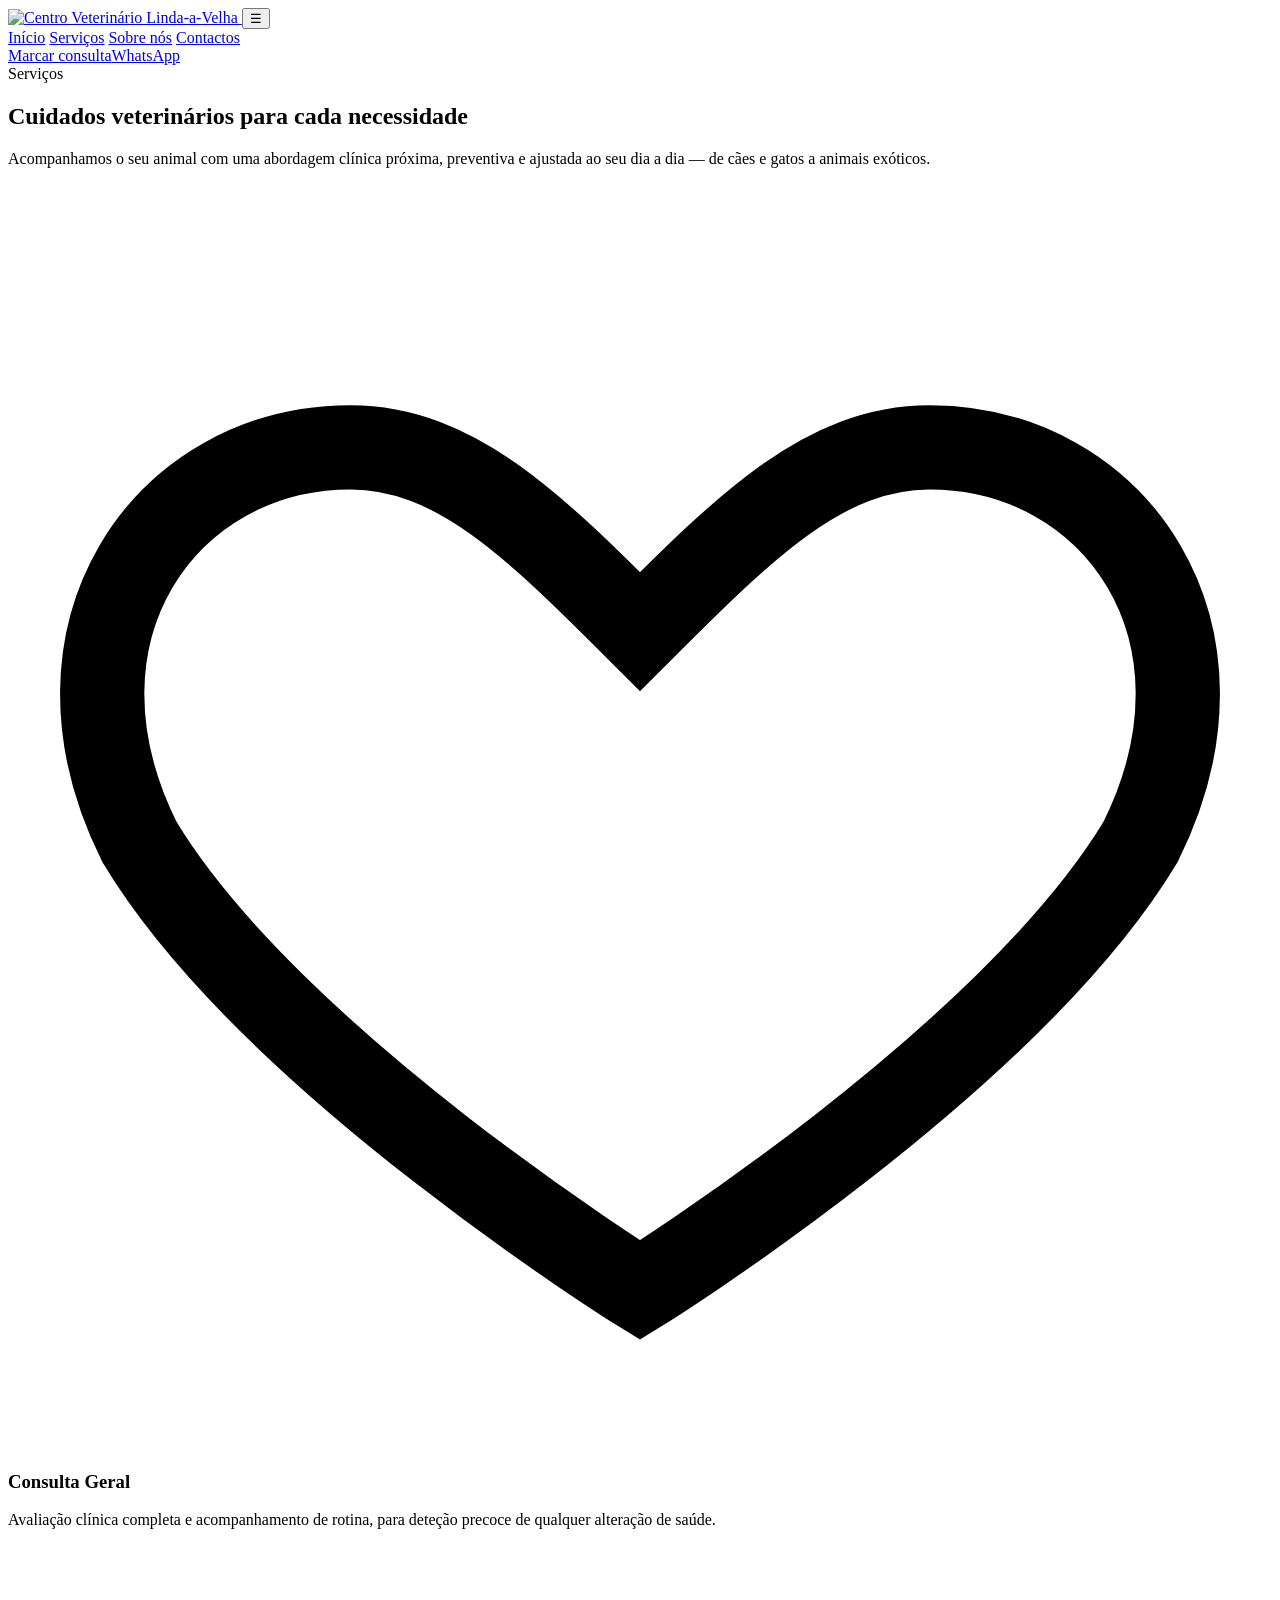
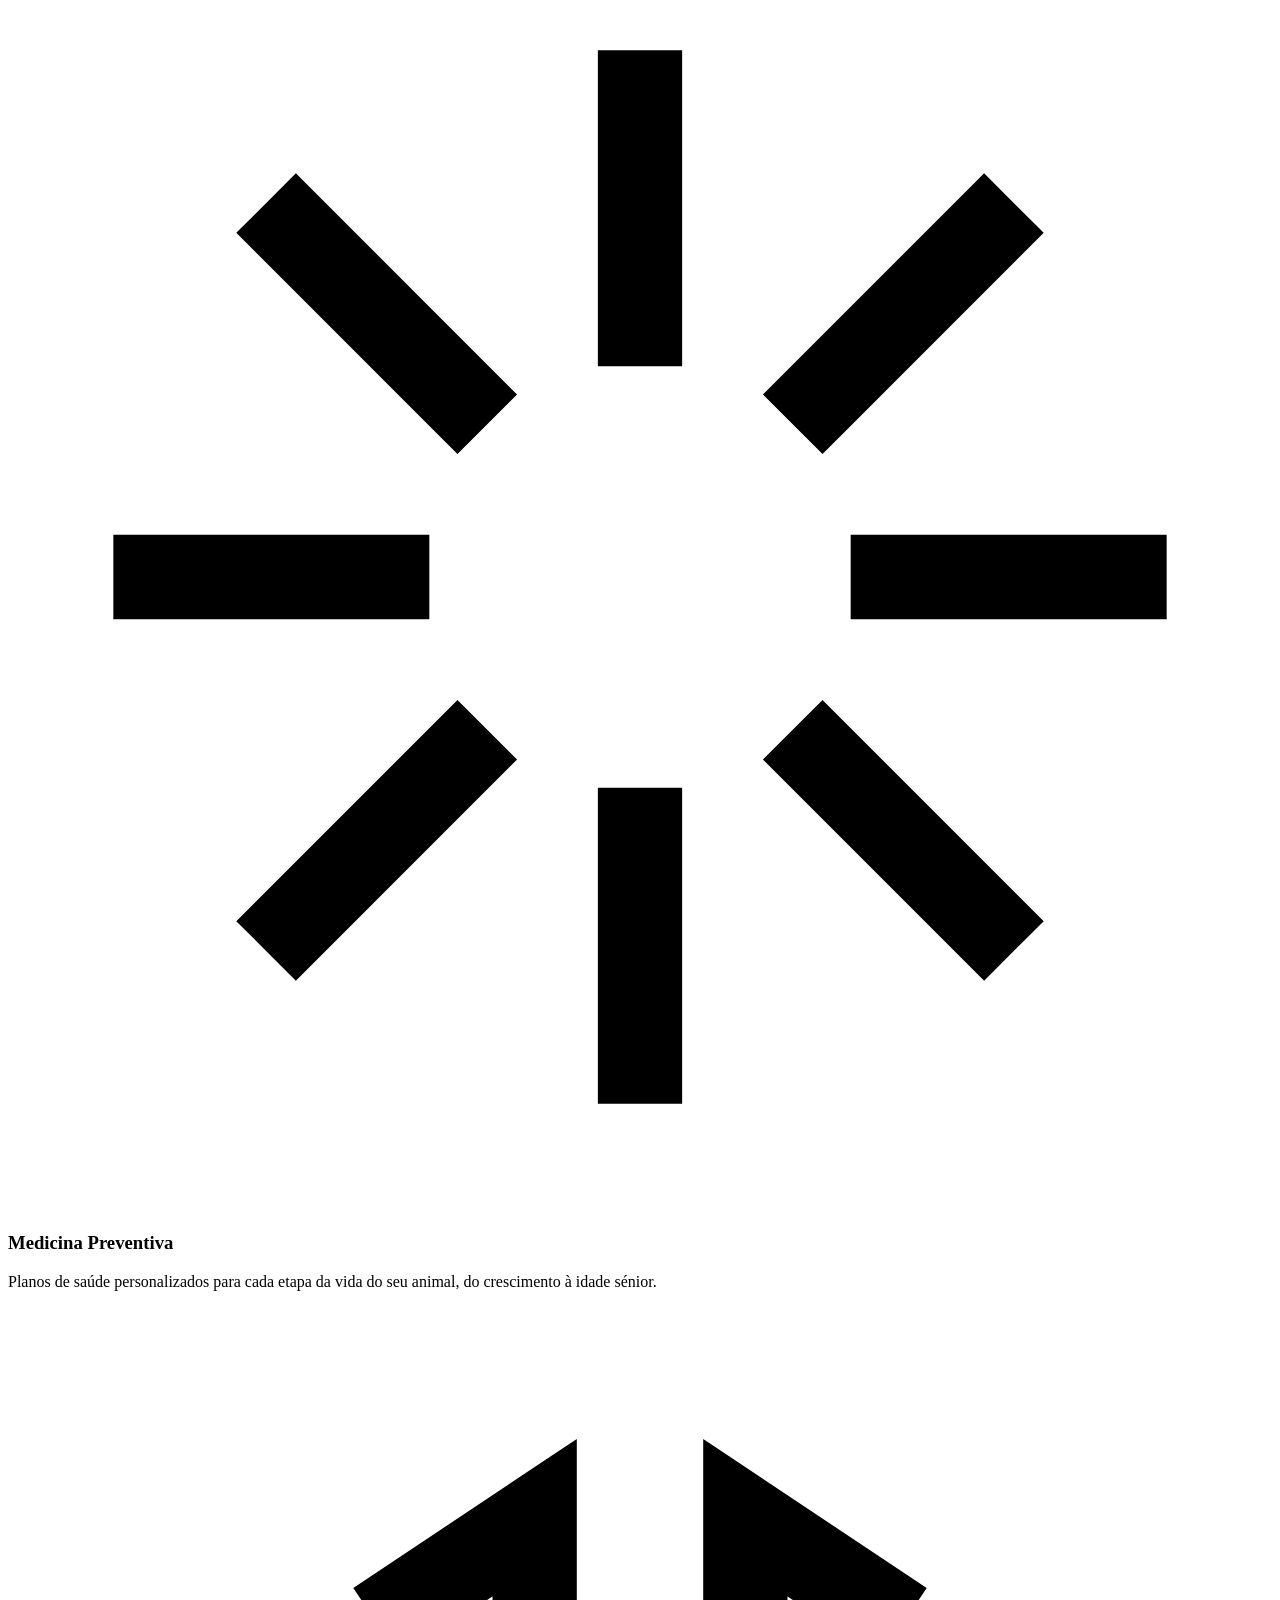
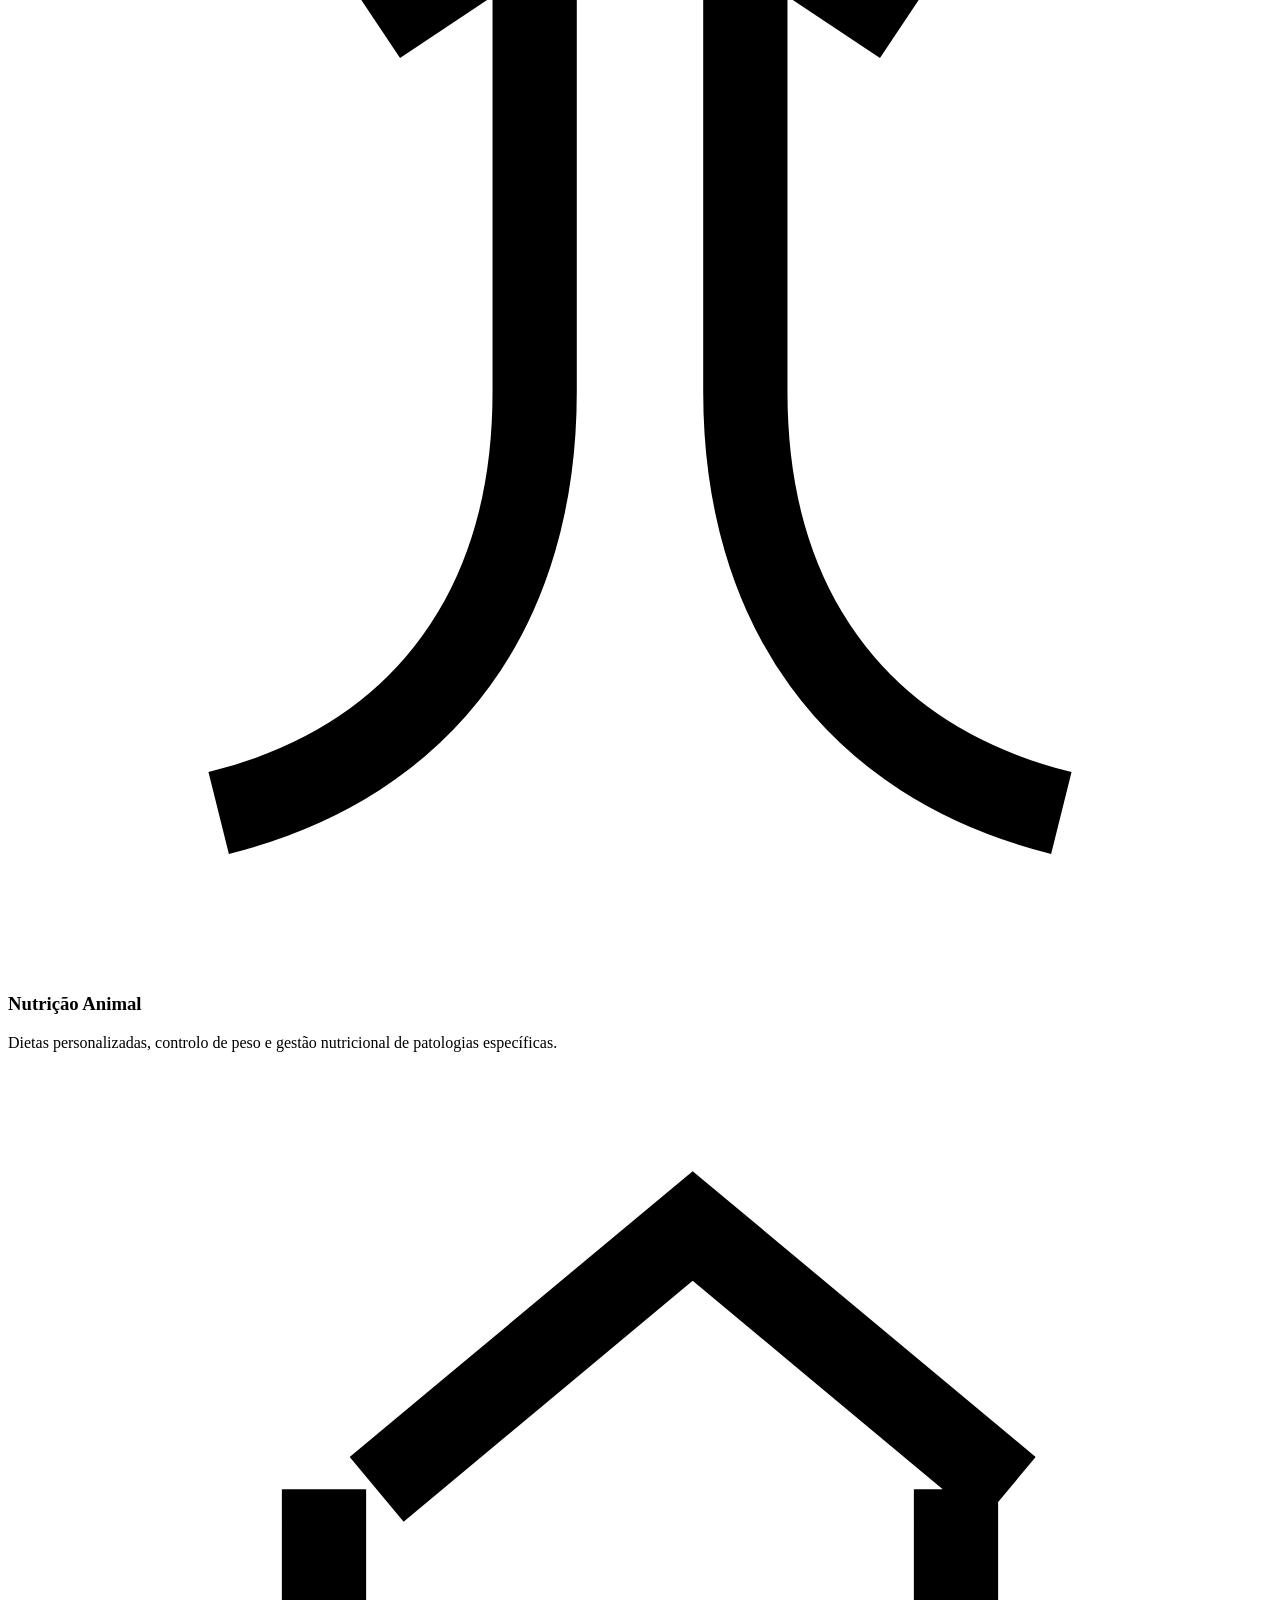
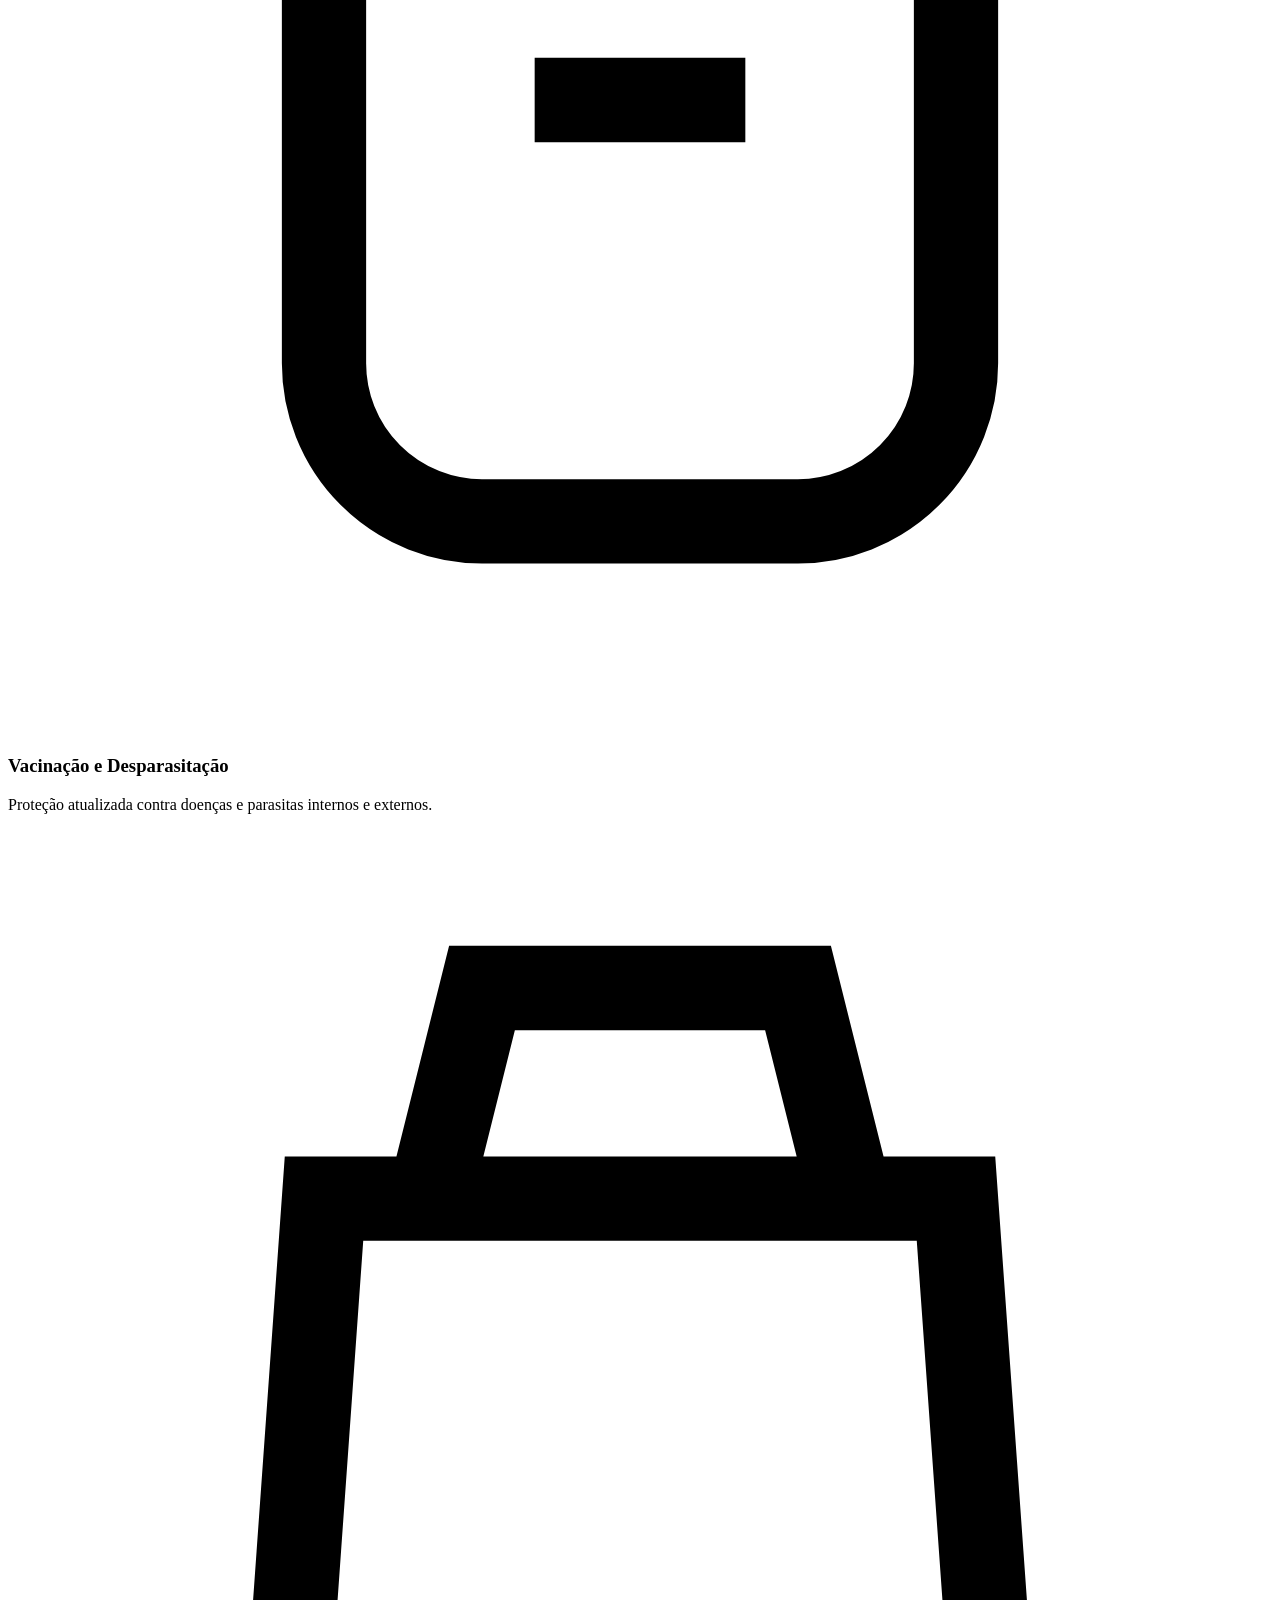
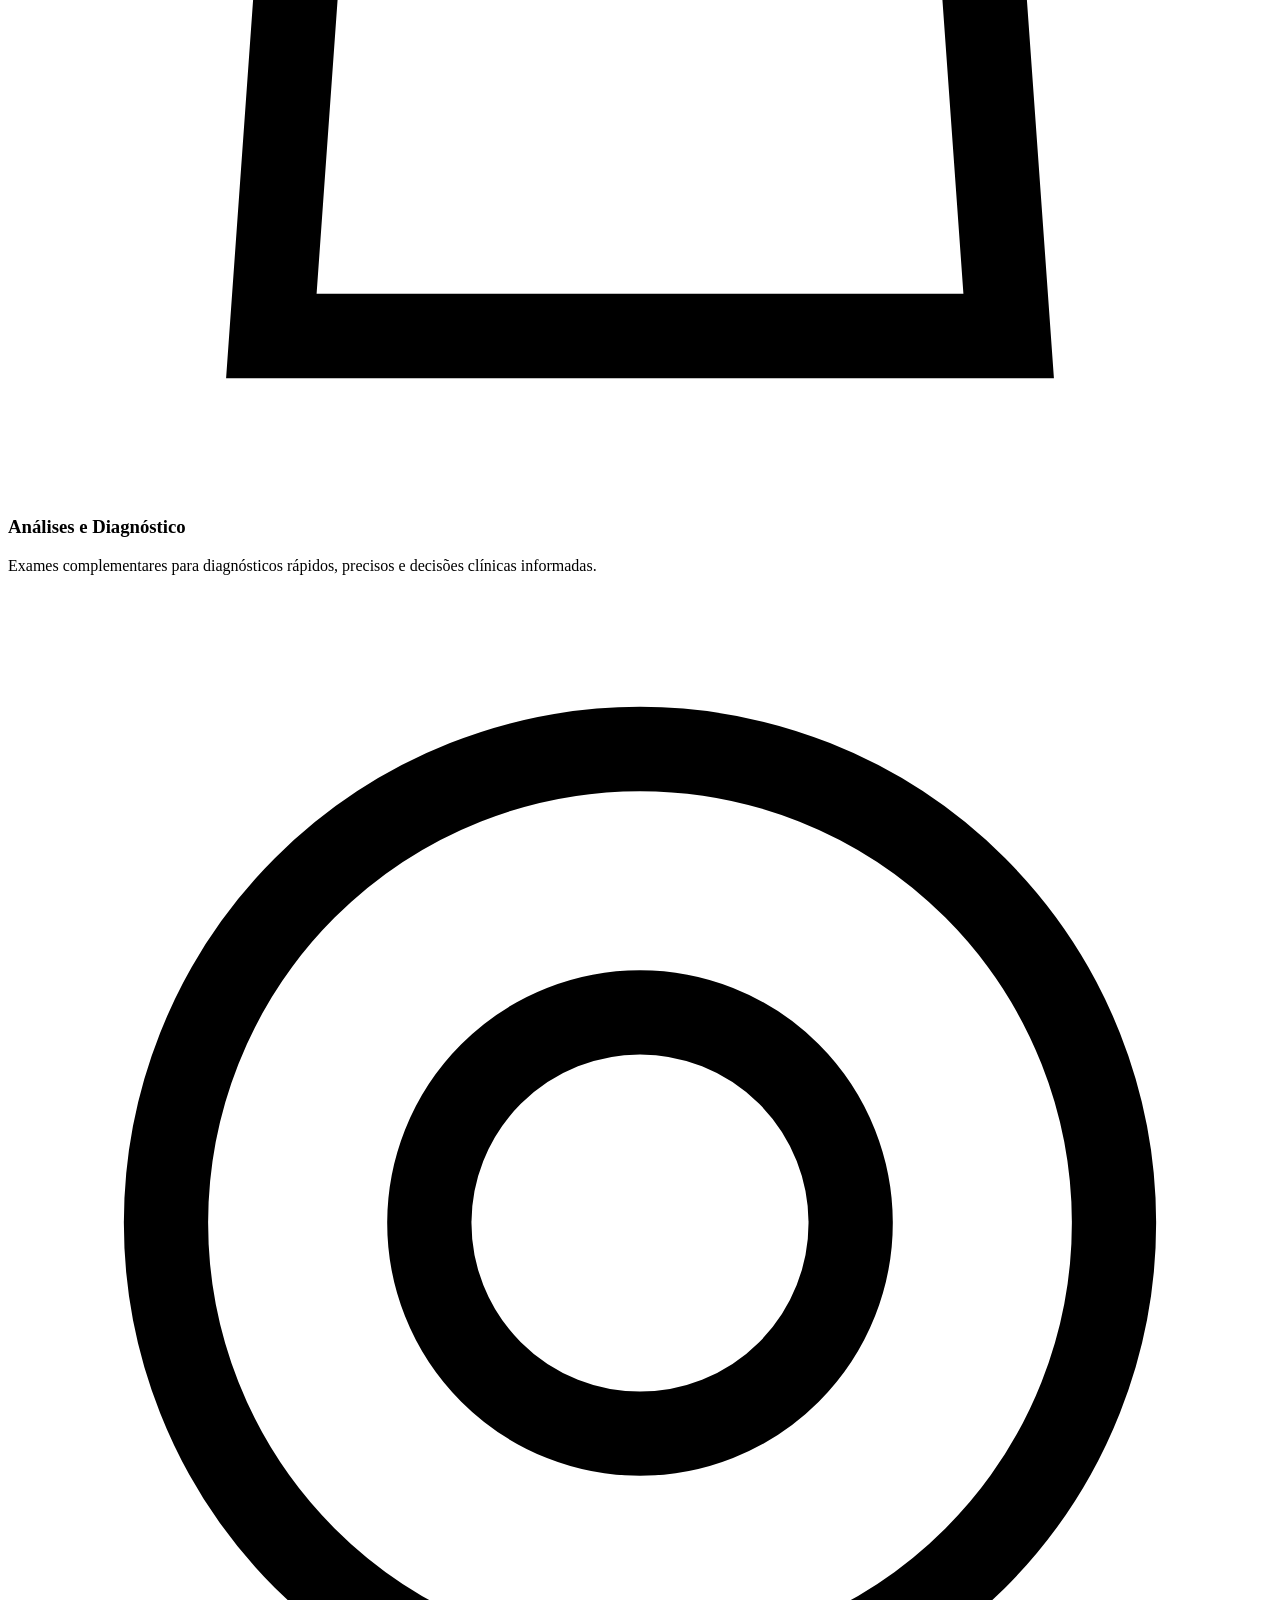
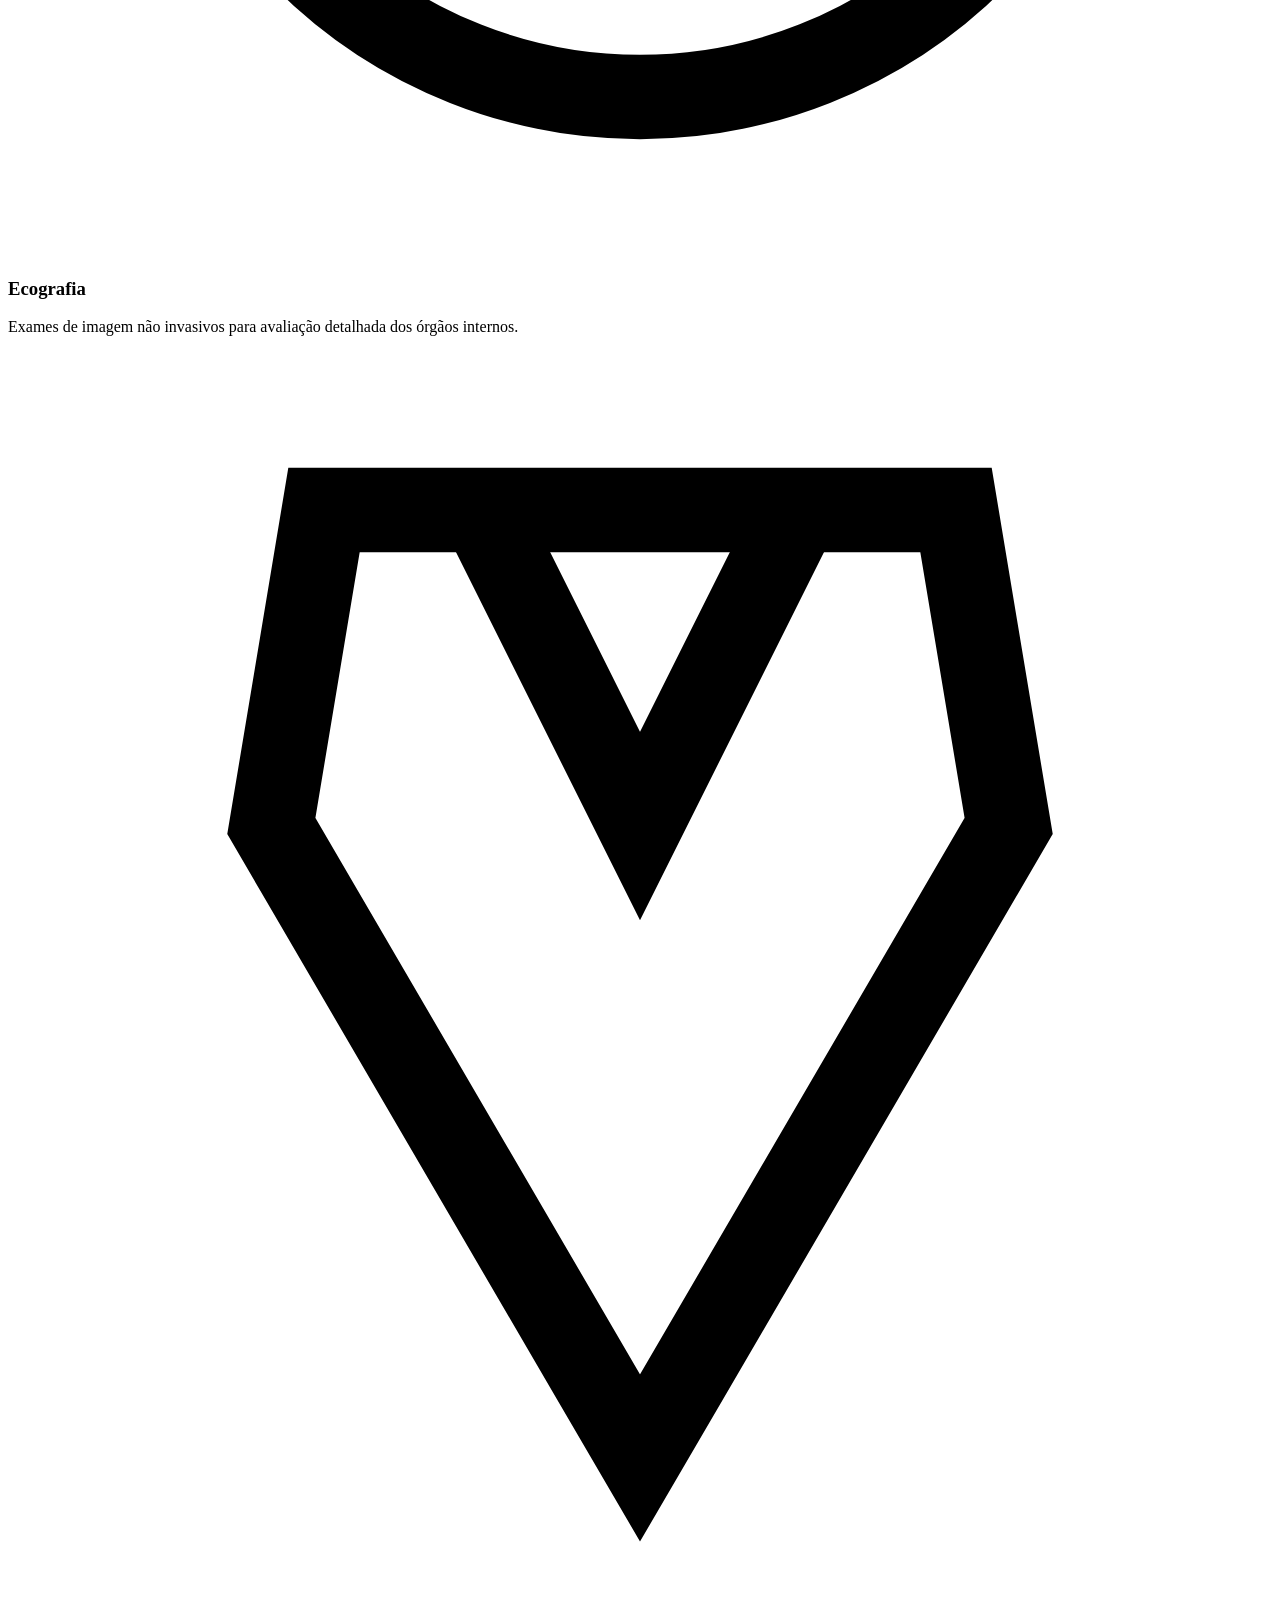
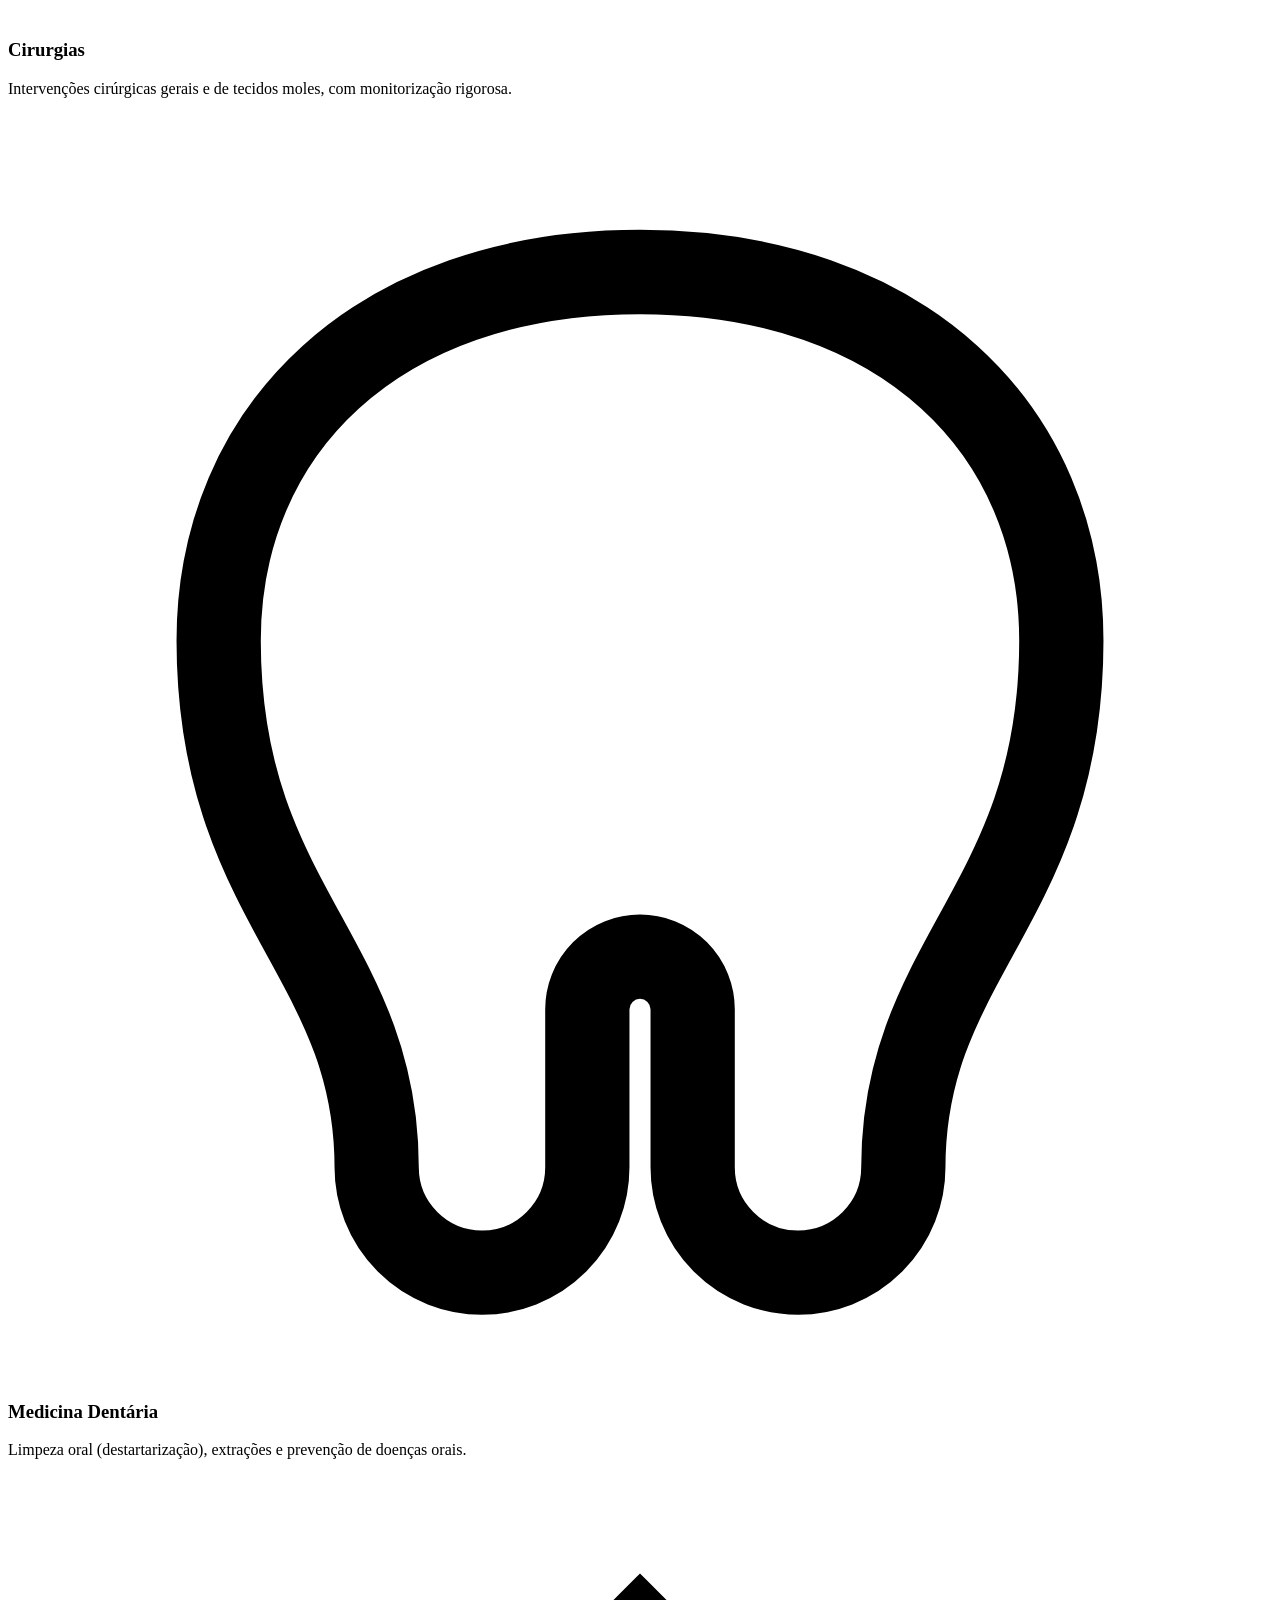
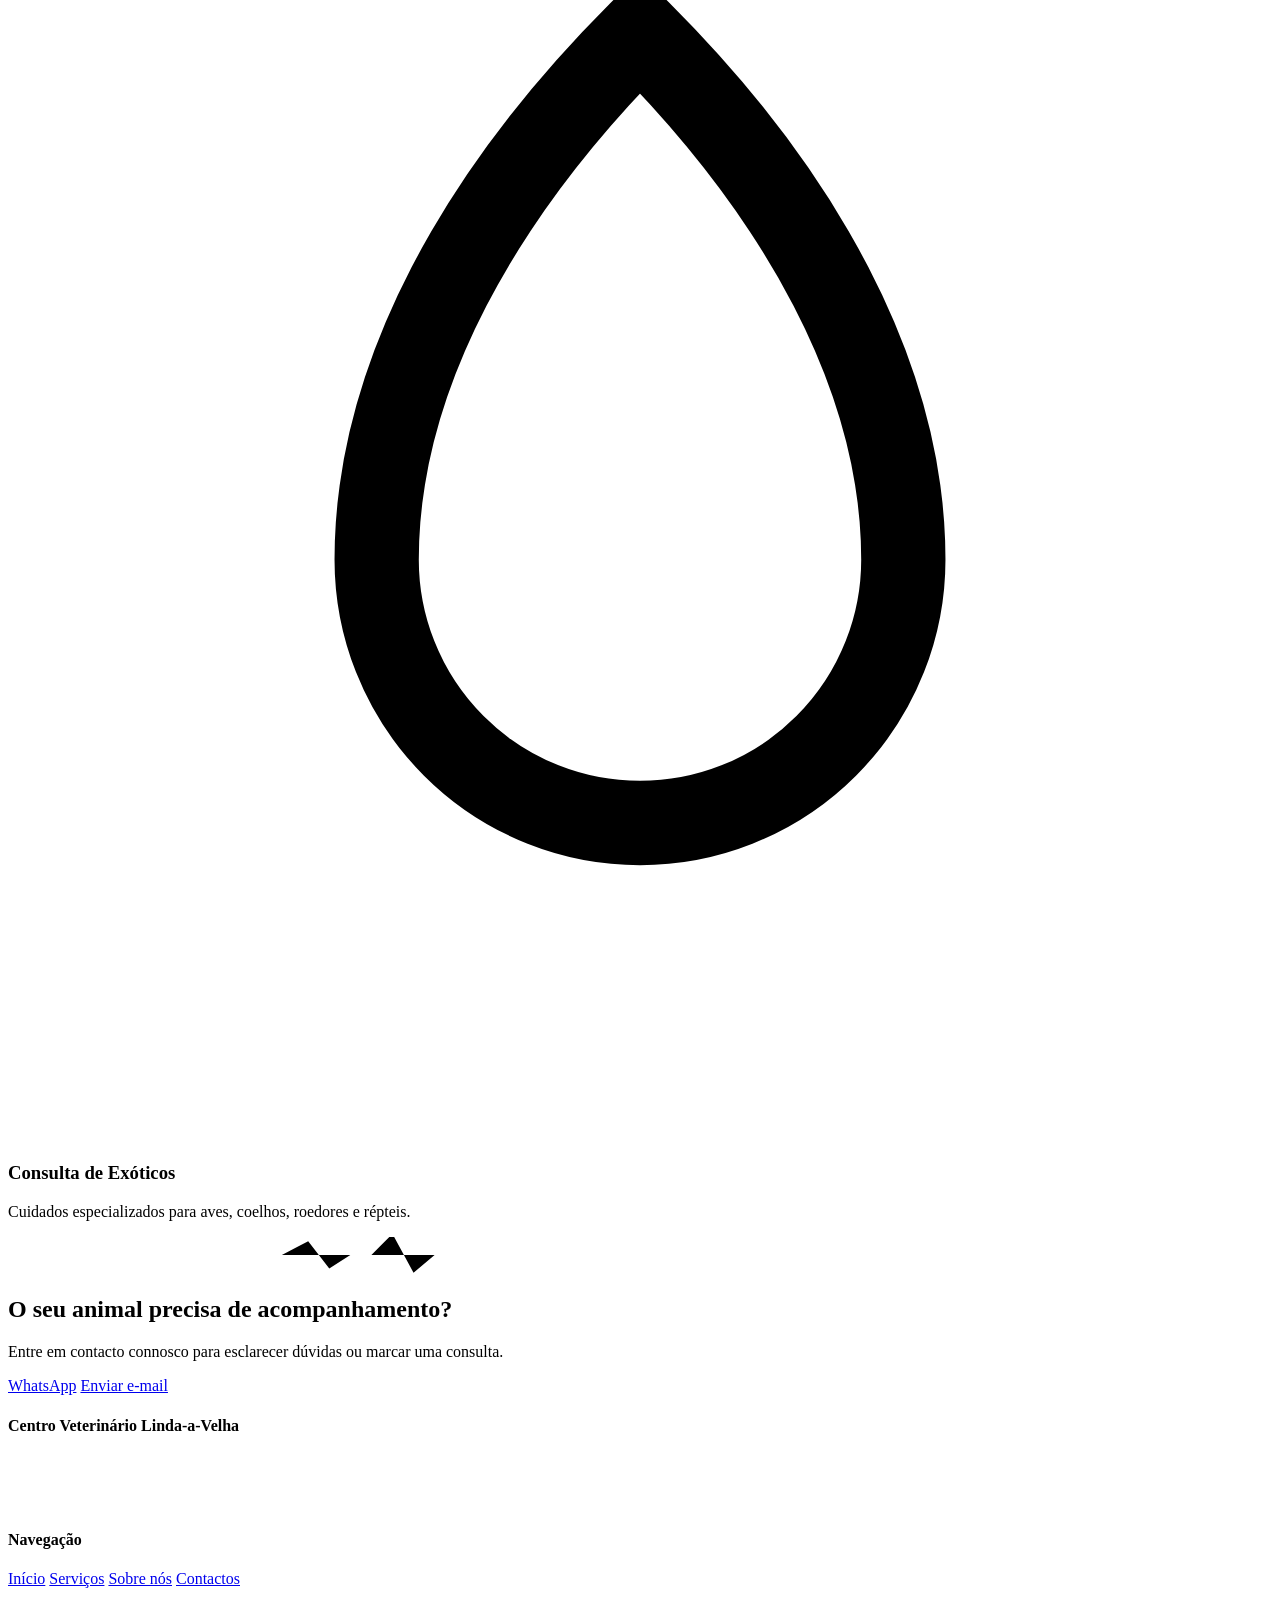
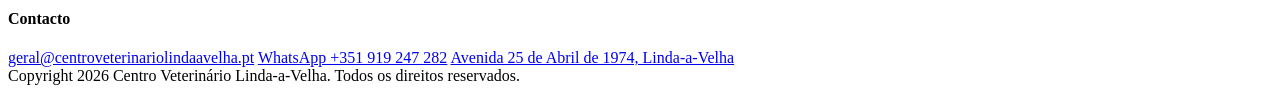
==== servicos.html @ 362db736 "Add files via upload" ====
<!DOCTYPE html>
<html lang="pt-PT">
<head>
<meta charset="UTF-8">
<meta name="viewport" content="width=device-width, initial-scale=1">
<title>Serviços | Centro Veterinário Linda-a-Velha</title>
<meta name="description" content="Consulta geral, medicina preventiva, nutrição animal, vacinação, análises, ecografia, cirurgias, medicina dentária e consulta de exóticos.">
<link rel="preconnect" href="https://fonts.googleapis.com">
<link href="https://fonts.googleapis.com/css2?family=Fraunces:wght@500;600;700&family=Work+Sans:wght@400;500;600;700&display=swap" rel="stylesheet">
<link rel="stylesheet" href="style.css">
</head>
<body>

<header class="site">
  <nav class="nav">
    <a href="index.html" class="brand">
      <img src="https://silviocardosodev.github.io/centro-veterinario-lindaavelha/_next/static/media/logo-clinicaveterinaria-lindaavelha.3tmxfbfui_w2u.webp" alt="Centro Veterinário Linda-a-Velha">
    </a>
    <button class="nav-toggle" aria-label="Abrir menu" onclick="document.querySelector('.nav-links').classList.toggle('open')">☰</button>
    <div class="nav-links">
      <a href="index.html">Início</a>
      <a href="servicos.html" class="active">Serviços</a>
      <a href="sobre.html">Sobre nós</a>
      <a href="contactos.html">Contactos</a>
    </div>
    <div class="nav-cta">
      <a class="btn btn-primary" href="https://wa.me/351919247282" target="_blank" rel="noopener"><span class="long">Marcar consulta</span><span class="short">WhatsApp</span></a>
    </div>
  </nav>
</header>

<section class="page-hero">
  <div class="wrap">
    <span class="eyebrow">Serviços</span>
    <h1>Cuidados veterinários para cada necessidade</h1>
    <p>Acompanhamos o seu animal com uma abordagem clínica próxima, preventiva e ajustada ao seu dia a dia — de cães e gatos a animais exóticos.</p>
  </div>
</section>

<section>
  <div class="wrap">
    <div class="grid-services">

      <div class="card">
        <svg class="icon" viewBox="0 0 24 24" fill="none" stroke="currentColor" stroke-width="1.6"><path d="M12 21s-7-4.35-9.5-8.5C.5 8.5 3 5 6.5 5c2 0 3.5 1.5 5.5 3.5C14 6.5 15.5 5 17.5 5 21 5 23.5 8.5 21.5 12.5 19 16.65 12 21 12 21z"/></svg>
        <h3>Consulta Geral</h3>
        <p>Avaliação clínica completa e acompanhamento de rotina, para deteção precoce de qualquer alteração de saúde.</p>
      </div>

      <div class="card">
        <svg class="icon" viewBox="0 0 24 24" fill="none" stroke="currentColor" stroke-width="1.6"><path d="M12 2v6M12 22v-6M4.9 4.9l4.2 4.2M14.9 14.9l4.2 4.2M2 12h6M16 12h6M4.9 19.1l4.2-4.2M14.9 9.1l4.2-4.2"/></svg>
        <h3>Medicina Preventiva</h3>
        <p>Planos de saúde personalizados para cada etapa da vida do seu animal, do crescimento à idade sénior.</p>
      </div>

      <div class="card">
        <svg class="icon" viewBox="0 0 24 24" fill="none" stroke="currentColor" stroke-width="1.6"><path d="M4 21c4-1 6-4 6-8V4l-3 2M20 21c-4-1-6-4-6-8V4l3 2"/></svg>
        <h3>Nutrição Animal</h3>
        <p>Dietas personalizadas, controlo de peso e gestão nutricional de patologias específicas.</p>
      </div>

      <div class="card">
        <svg class="icon" viewBox="0 0 24 24" fill="none" stroke="currentColor" stroke-width="1.6"><path d="M19 8l-6-5-6 5M6 8v9a3 3 0 003 3h6a3 3 0 003-3V8M10 12h4"/></svg>
        <h3>Vacinação e Desparasitação</h3>
        <p>Proteção atualizada contra doenças e parasitas internos e externos.</p>
      </div>

      <div class="card">
        <svg class="icon" viewBox="0 0 24 24" fill="none" stroke="currentColor" stroke-width="1.6"><path d="M9 3h6l1 4H8l1-4zM6 7h12l1 14H5L6 7z"/></svg>
        <h3>Análises e Diagnóstico</h3>
        <p>Exames complementares para diagnósticos rápidos, precisos e decisões clínicas informadas.</p>
      </div>

      <div class="card">
        <svg class="icon" viewBox="0 0 24 24" fill="none" stroke="currentColor" stroke-width="1.6"><circle cx="12" cy="12" r="9"/><path d="M8 12a4 4 0 108 0 4 4 0 00-8 0z"/></svg>
        <h3>Ecografia</h3>
        <p>Exames de imagem não invasivos para avaliação detalhada dos órgãos internos.</p>
      </div>

      <div class="card">
        <svg class="icon" viewBox="0 0 24 24" fill="none" stroke="currentColor" stroke-width="1.6"><path d="M6 3h12l1 6-7 12L5 9l1-6z"/><path d="M9 3l3 6 3-6"/></svg>
        <h3>Cirurgias</h3>
        <p>Intervenções cirúrgicas gerais e de tecidos moles, com monitorização rigorosa.</p>
      </div>

      <div class="card">
        <svg class="icon" viewBox="0 0 24 24" fill="none" stroke="currentColor" stroke-width="1.6"><path d="M4 10c0-4 3-7 8-7s8 3 8 7c0 5-3 6-3 10a2 2 0 01-4 0v-3a1 1 0 00-2 0v3a2 2 0 01-4 0c0-4-3-5-3-10z"/></svg>
        <h3>Medicina Dentária</h3>
        <p>Limpeza oral (destartarização), extrações e prevenção de doenças orais.</p>
      </div>

      <div class="card">
        <svg class="icon" viewBox="0 0 24 24" fill="none" stroke="currentColor" stroke-width="1.6"><path d="M12 3c3 3 5 6.5 5 10a5 5 0 01-10 0c0-3.5 2-7 5-10z"/></svg>
        <h3>Consulta de Exóticos</h3>
        <p>Cuidados especializados para aves, coelhos, roedores e répteis.</p>
      </div>

    </div>
  </div>
</section>

<div class="pulse-divider">
  <svg viewBox="0 0 1200 34" preserveAspectRatio="none">
    <path d="M0,17 L260,17 L285,4 L305,30 L325,17 L345,17 L365,-3 L385,34 L405,17 L1200,17"></path>
  </svg>
</div>

<section class="cta-band">
  <div class="wrap">
    <h2>O seu animal precisa de acompanhamento?</h2>
    <p>Entre em contacto connosco para esclarecer dúvidas ou marcar uma consulta.</p>
    <div class="cta-actions">
      <a class="btn btn-line" href="https://wa.me/351919247282" target="_blank" rel="noopener">WhatsApp</a>
      <a class="btn btn-line" href="mailto:geral@centroveterinariolindaavelha.pt">Enviar e-mail</a>
    </div>
  </div>
</section>

<footer class="site">
  <div class="wrap">
    <div class="footer-grid">
      <div>
        <h4>Centro Veterinário Linda-a-Velha</h4>
        <p style="color:rgba(255,255,255,0.65); max-width:36ch;">Cuidados veterinários próximos, preventivos e atentos, para cães, gatos e animais exóticos.</p>
      </div>
      <div>
        <h4>Navegação</h4>
        <a href="index.html">Início</a>
        <a href="servicos.html">Serviços</a>
        <a href="sobre.html">Sobre nós</a>
        <a href="contactos.html">Contactos</a>
      </div>
      <div>
        <h4>Contacto</h4>
        <a href="mailto:geral@centroveterinariolindaavelha.pt">geral@centroveterinariolindaavelha.pt</a>
        <a href="https://wa.me/351919247282" target="_blank" rel="noopener">WhatsApp +351 919 247 282</a>
        <a href="https://www.google.com/maps/search/?api=1&query=Avenida%2025%20de%20Abril%20de%201974%2C%20Linda-a-Velha%2C%20Oeiras" target="_blank" rel="noopener">Avenida 25 de Abril de 1974, Linda-a-Velha</a>
      </div>
    </div>
    <div class="footer-bottom">
      <span>Copyright 2026 Centro Veterinário Linda-a-Velha. Todos os direitos reservados.</span>
    </div>
  </div>
</footer>

</body>
</html>
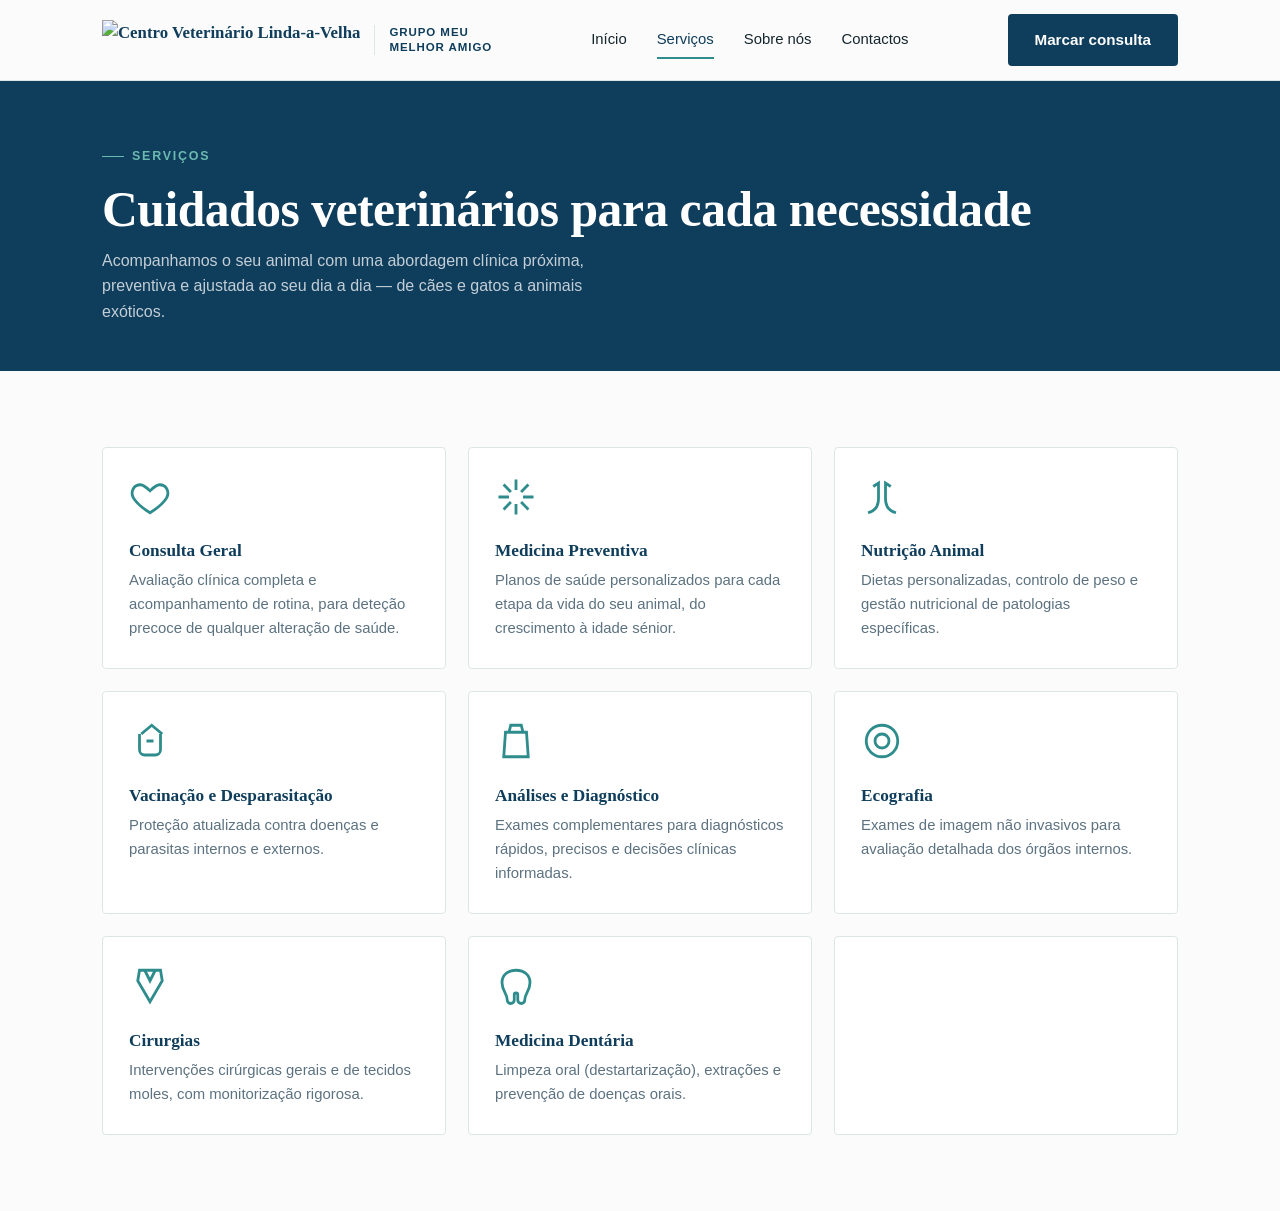
==== commit 913b3b7c: "Update servicos.html" ====
--- a/servicos.html
+++ b/servicos.html
@@ -15,6 +15,7 @@
   <nav class="nav">
     <a href="index.html" class="brand">
       <img src="https://silviocardosodev.github.io/centro-veterinario-lindaavelha/_next/static/media/logo-clinicaveterinaria-lindaavelha.3tmxfbfui_w2u.webp" alt="Centro Veterinário Linda-a-Velha">
+      <span class="group-tag">Grupo Meu<br>Melhor Amigo</span>
     </a>
     <button class="nav-toggle" aria-label="Abrir menu" onclick="document.querySelector('.nav-links').classList.toggle('open')">☰</button>
     <div class="nav-links">
@@ -90,58 +91,4 @@
       </div>
 
       <div class="card">
-        <svg class="icon" viewBox="0 0 24 24" fill="none" stroke="currentColor" stroke-width="1.6"><path d="M12 3c3 3 5 6.5 5 10a5 5 0 01-10 0c0-3.5 2-7 5-10z"/></svg>
-        <h3>Consulta de Exóticos</h3>
-        <p>Cuidados especializados para aves, coelhos, roedores e répteis.</p>
-      </div>
-
-    </div>
-  </div>
-</section>
-
-<div class="pulse-divider">
-  <svg viewBox="0 0 1200 34" preserveAspectRatio="none">
-    <path d="M0,17 L260,17 L285,4 L305,30 L325,17 L345,17 L365,-3 L385,34 L405,17 L1200,17"></path>
-  </svg>
-</div>
-
-<section class="cta-band">
-  <div class="wrap">
-    <h2>O seu animal precisa de acompanhamento?</h2>
-    <p>Entre em contacto connosco para esclarecer dúvidas ou marcar uma consulta.</p>
-    <div class="cta-actions">
-      <a class="btn btn-line" href="https://wa.me/351919247282" target="_blank" rel="noopener">WhatsApp</a>
-      <a class="btn btn-line" href="mailto:geral@centroveterinariolindaavelha.pt">Enviar e-mail</a>
-    </div>
-  </div>
-</section>
-
-<footer class="site">
-  <div class="wrap">
-    <div class="footer-grid">
-      <div>
-        <h4>Centro Veterinário Linda-a-Velha</h4>
-        <p style="color:rgba(255,255,255,0.65); max-width:36ch;">Cuidados veterinários próximos, preventivos e atentos, para cães, gatos e animais exóticos.</p>
-      </div>
-      <div>
-        <h4>Navegação</h4>
-        <a href="index.html">Início</a>
-        <a href="servicos.html">Serviços</a>
-        <a href="sobre.html">Sobre nós</a>
-        <a href="contactos.html">Contactos</a>
-      </div>
-      <div>
-        <h4>Contacto</h4>
-        <a href="mailto:geral@centroveterinariolindaavelha.pt">geral@centroveterinariolindaavelha.pt</a>
-        <a href="https://wa.me/351919247282" target="_blank" rel="noopener">WhatsApp +351 919 247 282</a>
-        <a href="https://www.google.com/maps/search/?api=1&query=Avenida%2025%20de%20Abril%20de%201974%2C%20Linda-a-Velha%2C%20Oeiras" target="_blank" rel="noopener">Avenida 25 de Abril de 1974, Linda-a-Velha</a>
-      </div>
-    </div>
-    <div class="footer-bottom">
-      <span>Copyright 2026 Centro Veterinário Linda-a-Velha. Todos os direitos reservados.</span>
-    </div>
-  </div>
-</footer>
-
-</body>
-</html>
+        <svg class="icon" viewBox="0 0 24 24" fill="none" stroke="currentColor" stroke-width="1.6"><path d="M12 3c3 3 5
--- a/style.css
+++ b/style.css
@@ -0,0 +1,392 @@
+/* ============================================================
+   Centro Veterinário Linda-a-Velha — Design tokens
+   Palette: clinical blue + warm mint, trustworthy & calm
+   Type: Fraunces (display) + Work Sans (body/UI)
+   Signature: heartbeat/EKG divider line between sections
+   ============================================================ */
+
+:root {
+  --blue-deep: #0f3d5c;
+  --blue-mid: #14567d;
+  --teal: #2e8c8c;
+  --teal-light: #6bb9b0;
+  --mint: #eaf4f1;
+  --mint-deep: #dcece7;
+  --paper: #fafbfa;
+  --white: #ffffff;
+  --ink: #16262f;
+  --slate: #5c7280;
+  --slate-light: #8fa2ac;
+  --border: #dde6e6;
+
+  --font-display: "Fraunces", "Iowan Old Style", Georgia, serif;
+  --font-body: "Work Sans", "Segoe UI", sans-serif;
+
+  --radius: 4px;
+  --container: 1140px;
+}
+
+* { box-sizing: border-box; }
+html { scroll-behavior: smooth; }
+
+body {
+  margin: 0;
+  font-family: var(--font-body);
+  color: var(--ink);
+  background: var(--paper);
+  line-height: 1.6;
+  -webkit-font-smoothing: antialiased;
+}
+
+img { max-width: 100%; display: block; }
+
+a { color: inherit; text-decoration: none; }
+
+.wrap {
+  max-width: var(--container);
+  margin: 0 auto;
+  padding: 0 32px;
+}
+
+h1, h2, h3 {
+  font-family: var(--font-display);
+  color: var(--blue-deep);
+  font-weight: 600;
+  line-height: 1.15;
+  margin: 0 0 0.5em;
+}
+
+h1 { font-size: clamp(2.1rem, 4vw, 3.1rem); letter-spacing: -0.01em; }
+h2 { font-size: clamp(1.6rem, 3vw, 2.15rem); }
+h3 { font-size: 1.2rem; }
+
+p { color: var(--slate); margin: 0 0 1em; }
+
+.eyebrow {
+  display: inline-flex;
+  align-items: center;
+  gap: 8px;
+  font-family: var(--font-body);
+  font-size: 0.78rem;
+  font-weight: 600;
+  letter-spacing: 0.14em;
+  text-transform: uppercase;
+  color: var(--teal);
+  margin-bottom: 14px;
+}
+.eyebrow::before {
+  content: "";
+  width: 22px;
+  height: 1px;
+  background: var(--teal);
+}
+
+/* ---------- Buttons ---------- */
+.btn {
+  display: inline-flex;
+  align-items: center;
+  gap: 8px;
+  padding: 13px 26px;
+  border-radius: var(--radius);
+  font-weight: 600;
+  font-size: 0.95rem;
+  border: 1px solid transparent;
+  cursor: pointer;
+  transition: transform 0.15s ease, background 0.15s ease, border-color .15s ease;
+}
+.btn-primary {
+  background: var(--blue-deep);
+  color: var(--white);
+}
+.btn-primary:hover { background: var(--blue-mid); transform: translateY(-1px); }
+
+.btn-ghost {
+  background: transparent;
+  color: var(--blue-deep);
+  border-color: var(--border);
+}
+.btn-ghost:hover { border-color: var(--blue-deep); }
+
+.btn-line {
+  background: transparent;
+  color: var(--white);
+  border-color: rgba(255,255,255,0.45);
+}
+.btn-line:hover { border-color: var(--white); }
+
+/* ---------- Header / Nav ---------- */
+header.site {
+  position: sticky;
+  top: 0;
+  z-index: 50;
+  background: rgba(250,251,250,0.92);
+  backdrop-filter: blur(8px);
+  border-bottom: 1px solid var(--border);
+}
+.nav {
+  display: flex;
+  align-items: center;
+  justify-content: space-between;
+  padding: 14px 32px;
+  max-width: var(--container);
+  margin: 0 auto;
+}
+.brand {
+  display: flex;
+  align-items: center;
+  gap: 14px;
+  font-family: var(--font-display);
+  font-weight: 600;
+  font-size: 1.05rem;
+  color: var(--blue-deep);
+}
+.brand img { height: 40px; width: auto; }
+.brand .group-tag {
+  font-family: var(--font-body);
+  font-weight: 700;
+  font-size: 0.72rem;
+  letter-spacing: 0.08em;
+  text-transform: uppercase;
+  color: var(--blue-deep);
+  padding-left: 14px;
+  border-left: 1px solid var(--border);
+  line-height: 1.3;
+}
+
+@media (max-width: 620px) {
+  .brand .group-tag { display: none; }
+}
+
+.nav-links {
+  display: flex;
+  align-items: center;
+  gap: 30px;
+  font-size: 0.93rem;
+  font-weight: 500;
+}
+.nav-links a { color: var(--ink); position: relative; padding: 4px 0; }
+.nav-links a.active, .nav-links a:hover { color: var(--blue-deep); }
+.nav-links a.active::after {
+  content: "";
+  position: absolute;
+  left: 0; right: 0; bottom: -3px;
+  height: 2px;
+  background: var(--teal);
+}
+.nav-cta { display: flex; align-items: center; gap: 16px; }
+.nav-cta .short { display: none; }
+
+.nav-toggle { display: none; }
+
+@media (max-width: 820px) {
+  .nav-links { position: fixed; inset: 64px 0 auto 0; background: var(--white); flex-direction: column; padding: 20px 32px; gap: 18px; border-bottom: 1px solid var(--border); transform: translateY(-130%); transition: transform .25s ease; }
+  .nav-links.open { transform: translateY(0); }
+  .nav-toggle { display: block; background: none; border: none; font-size: 1.5rem; color: var(--blue-deep); cursor: pointer; }
+  .nav-cta .btn-primary span.long { display: none; }
+}
+
+/* ---------- Heartbeat divider (signature element) ---------- */
+.pulse-divider {
+  width: 100%;
+  height: 34px;
+  overflow: hidden;
+  margin: 0;
+}
+.pulse-divider svg { width: 100%; height: 100%; display: block; }
+.pulse-divider path {
+  fill: none;
+  stroke: var(--teal-light);
+  stroke-width: 2;
+  stroke-linecap: round;
+  stroke-linejoin: round;
+}
+
+/* ---------- Hero ---------- */
+.hero {
+  background: linear-gradient(180deg, var(--mint) 0%, var(--paper) 100%);
+  padding: 64px 0 0;
+}
+.hero-grid {
+  display: grid;
+  grid-template-columns: 1.05fr 0.95fr;
+  gap: 48px;
+  align-items: center;
+  padding-bottom: 56px;
+}
+.hero h1 { margin-bottom: 20px; }
+.hero p.lead { font-size: 1.12rem; color: var(--slate); max-width: 46ch; }
+.hero-ctas { display: flex; gap: 14px; margin-top: 28px; flex-wrap: wrap; }
+.hero-media {
+  position: relative;
+  border-radius: 8px;
+  overflow: hidden;
+  aspect-ratio: 4/3.1;
+  background: var(--blue-deep);
+}
+.hero-media img { width: 100%; height: 100%; object-fit: cover; }
+
+@media (max-width: 900px) {
+  .hero-grid { grid-template-columns: 1fr; }
+}
+
+/* ---------- Info strip ---------- */
+.info-strip {
+  background: var(--blue-deep);
+  color: var(--white);
+}
+.info-grid {
+  display: grid;
+  grid-template-columns: repeat(3, 1fr);
+  gap: 0;
+}
+.info-item {
+  padding: 30px 32px;
+  border-right: 1px solid rgba(255,255,255,0.14);
+}
+.info-item:last-child { border-right: none; }
+.info-item .label {
+  font-size: 0.72rem;
+  letter-spacing: 0.12em;
+  text-transform: uppercase;
+  color: var(--teal-light);
+  font-weight: 600;
+  margin-bottom: 8px;
+}
+.info-item .value { font-size: 1rem; font-weight: 500; }
+.info-item .value small { display: block; color: rgba(255,255,255,0.65); font-weight: 400; margin-top: 2px; font-size: 0.88rem; }
+
+@media (max-width: 760px) {
+  .info-grid { grid-template-columns: 1fr; }
+  .info-item { border-right: none; border-bottom: 1px solid rgba(255,255,255,0.14); }
+}
+
+/* ---------- Sections ---------- */
+section { padding: 76px 0; }
+.section-head { max-width: 620px; margin-bottom: 44px; }
+.section-alt { background: var(--mint); }
+
+/* ---------- Service cards ---------- */
+.grid-services {
+  display: grid;
+  grid-template-columns: repeat(3, 1fr);
+  gap: 22px;
+}
+.card {
+  background: var(--white);
+  border: 1px solid var(--border);
+  border-radius: var(--radius);
+  padding: 28px 26px;
+  transition: border-color .15s ease, transform .15s ease;
+}
+.card:hover { border-color: var(--teal-light); transform: translateY(-2px); }
+.card .icon {
+  width: 42px; height: 42px;
+  margin-bottom: 16px;
+  color: var(--teal);
+}
+.card h3 { margin-bottom: 8px; font-size: 1.08rem; }
+.card p { font-size: 0.93rem; margin: 0; }
+
+@media (max-width: 900px) { .grid-services { grid-template-columns: repeat(2,1fr); } }
+@media (max-width: 620px) { .grid-services { grid-template-columns: 1fr; } }
+
+/* ---------- Photo mosaic ---------- */
+.mosaic {
+  display: grid;
+  grid-template-columns: repeat(4, 1fr);
+  grid-auto-rows: 150px;
+  gap: 12px;
+}
+.mosaic img { width: 100%; height: 100%; object-fit: cover; border-radius: 6px; }
+.mosaic .wide { grid-column: span 2; grid-row: span 2; }
+
+@media (max-width: 760px) {
+  .mosaic { grid-template-columns: repeat(2,1fr); grid-auto-rows: 130px; }
+  .mosaic .wide { grid-column: span 2; grid-row: span 1; }
+}
+
+/* ---------- Team / responsible ---------- */
+.responsible {
+  display: flex;
+  align-items: center;
+  gap: 22px;
+  background: var(--white);
+  border: 1px solid var(--border);
+  border-radius: var(--radius);
+  padding: 24px 28px;
+}
+.responsible .badge {
+  width: 54px; height: 54px;
+  border-radius: 50%;
+  background: var(--mint-deep);
+  color: var(--blue-deep);
+  display: flex; align-items: center; justify-content: center;
+  font-family: var(--font-display); font-weight: 600; font-size: 1.2rem;
+  flex-shrink: 0;
+}
+.responsible .name { font-weight: 600; color: var(--blue-deep); }
+.responsible .role { font-size: 0.88rem; color: var(--slate); }
+
+/* ---------- CTA band ---------- */
+.cta-band {
+  background: var(--blue-deep);
+  color: var(--white);
+  text-align: center;
+  border-radius: 0;
+}
+.cta-band h2 { color: var(--white); }
+.cta-band p { color: rgba(255,255,255,0.75); max-width: 50ch; margin: 0 auto 26px; }
+.cta-actions { display: flex; gap: 14px; justify-content: center; flex-wrap: wrap; }
+
+/* ---------- Footer ---------- */
+footer.site {
+  background: #0b2c42;
+  color: rgba(255,255,255,0.72);
+  padding: 52px 0 26px;
+  font-size: 0.92rem;
+}
+.footer-grid {
+  display: grid;
+  grid-template-columns: 1.3fr 1fr 1fr;
+  gap: 40px;
+  padding-bottom: 32px;
+  border-bottom: 1px solid rgba(255,255,255,0.12);
+}
+.footer-grid h4 { color: var(--white); font-family: var(--font-display); font-weight: 600; margin: 0 0 14px; font-size: 1.05rem; }
+.footer-grid a { display: block; margin-bottom: 8px; color: rgba(255,255,255,0.72); }
+.footer-grid a:hover { color: var(--teal-light); }
+.footer-bottom {
+  display: flex; justify-content: space-between; align-items: center; flex-wrap: wrap; gap: 10px;
+  padding-top: 22px; font-size: 0.82rem; color: rgba(255,255,255,0.5);
+}
+
+@media (max-width: 760px) {
+  .footer-grid { grid-template-columns: 1fr; }
+}
+
+/* ---------- Page hero (inner pages) ---------- */
+.page-hero {
+  background: var(--blue-deep);
+  color: var(--white);
+  padding: 58px 0 46px;
+}
+.page-hero .eyebrow { color: var(--teal-light); }
+.page-hero .eyebrow::before { background: var(--teal-light); }
+.page-hero h1 { color: var(--white); margin-bottom: 10px; }
+.page-hero p { color: rgba(255,255,255,0.75); max-width: 56ch; margin: 0; }
+
+/* ---------- Map ---------- */
+.map-embed {
+  width: 100%;
+  height: 380px;
+  border: 0;
+  border-radius: 6px;
+}
+
+/* ---------- Contact cards ---------- */
+.contact-grid {
+  display: grid;
+  grid-template-columns: 1fr 1fr;
+  gap: 20px;
+}
+@media (max-width: 760px) { .contact-grid { grid-template-columns: 1fr; } }
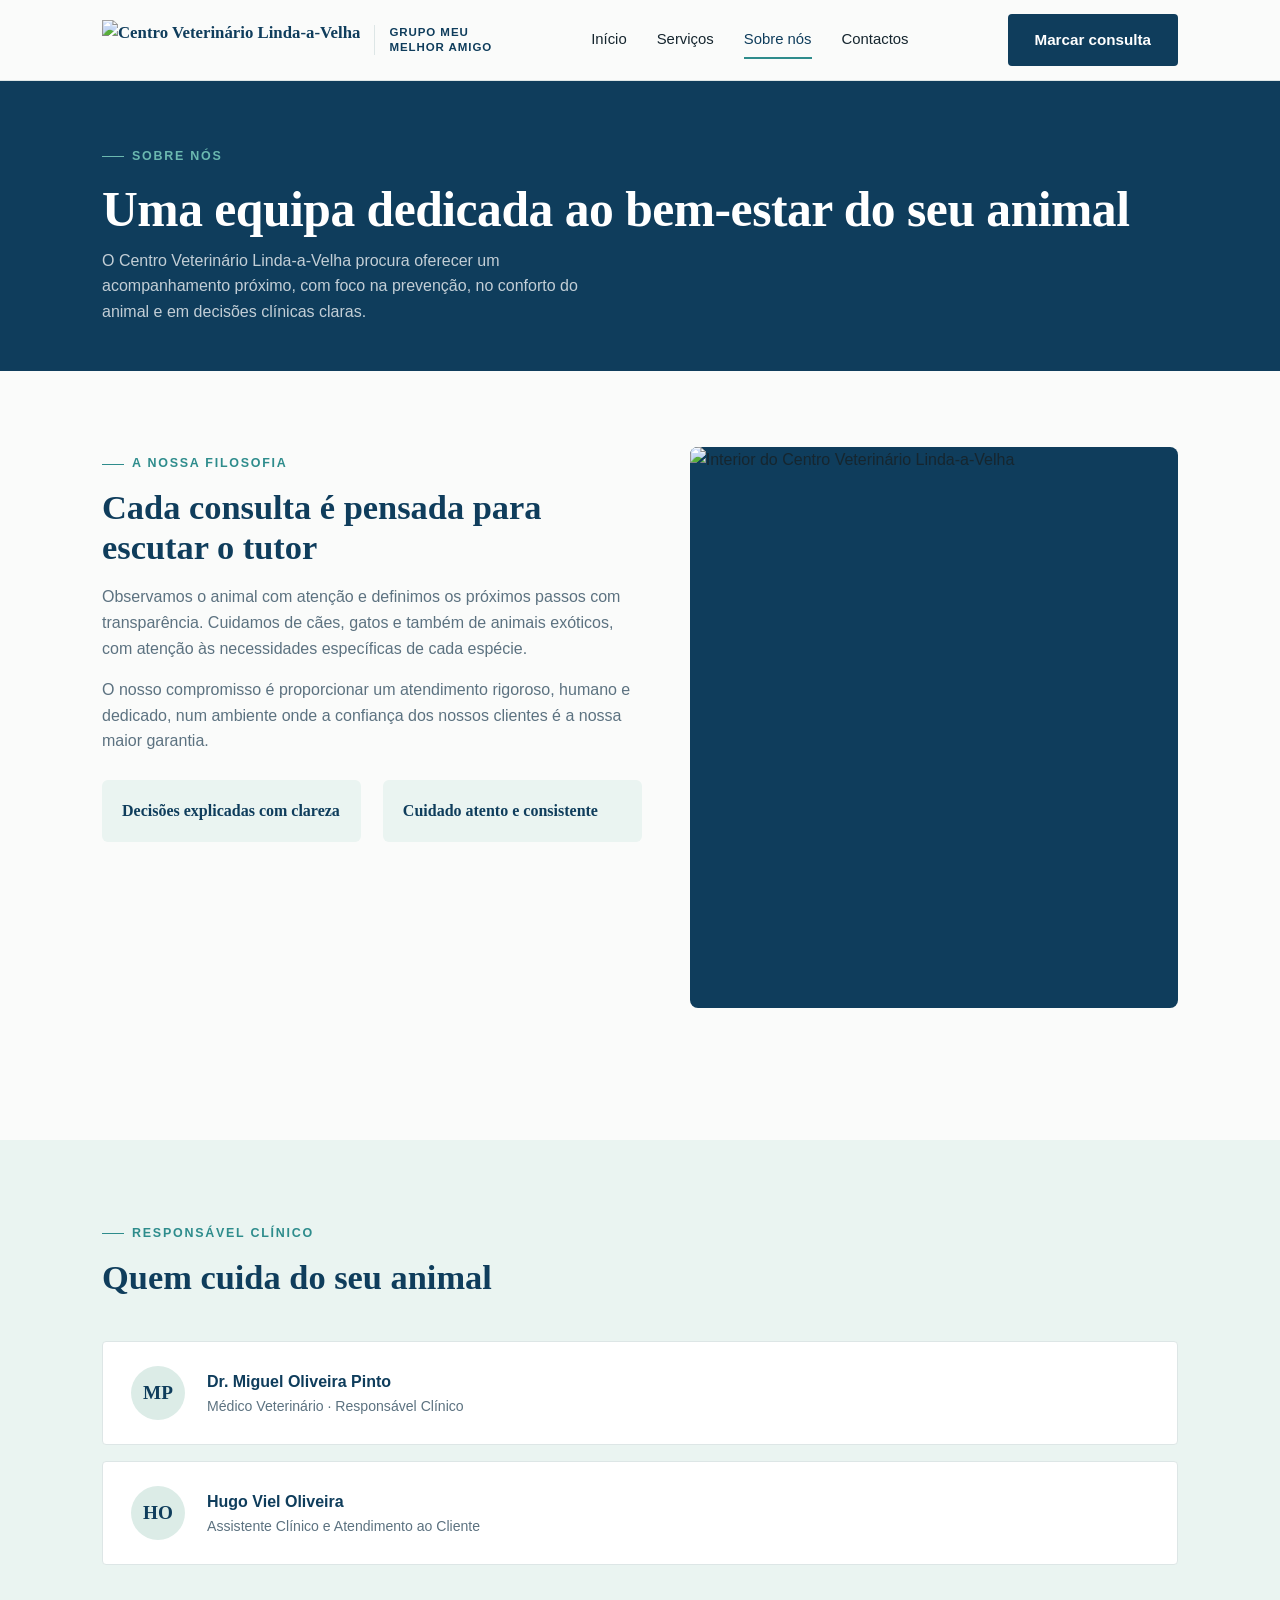
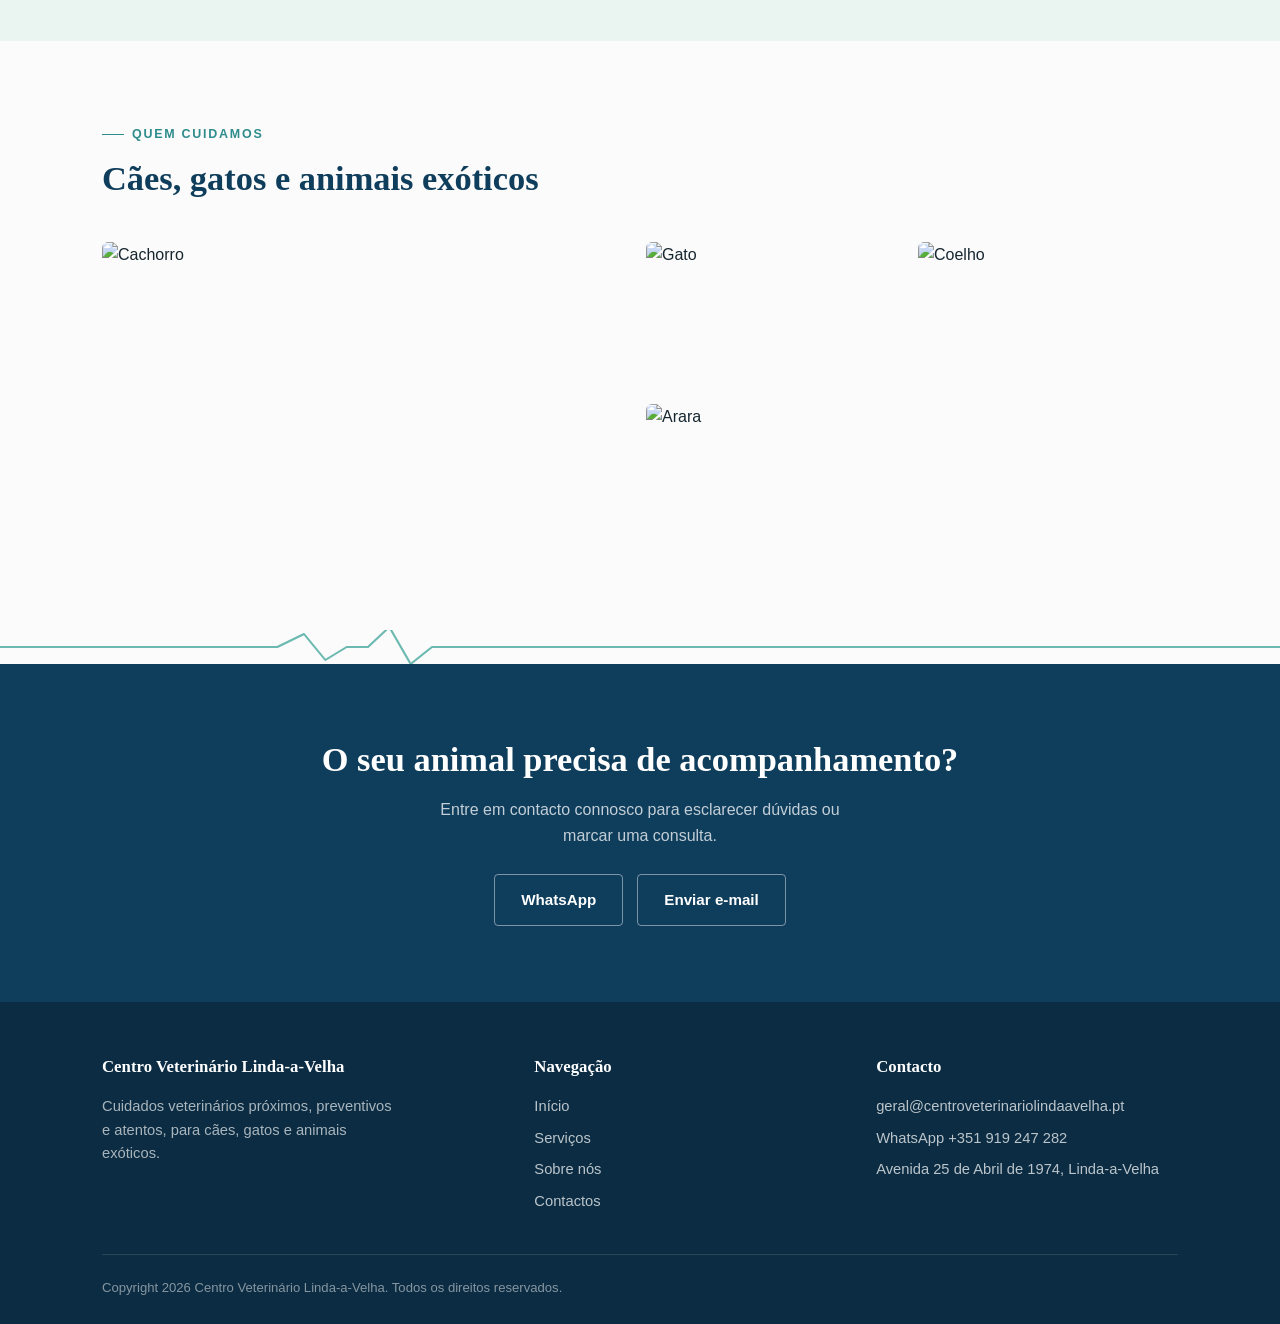
==== commit 741b2d2d: "Update servicos.html" ====
--- a/servicos.html
+++ b/servicos.html
@@ -3,8 +3,8 @@
 <head>
 <meta charset="UTF-8">
 <meta name="viewport" content="width=device-width, initial-scale=1">
-<title>Serviços | Centro Veterinário Linda-a-Velha</title>
-<meta name="description" content="Consulta geral, medicina preventiva, nutrição animal, vacinação, análises, ecografia, cirurgias, medicina dentária e consulta de exóticos.">
+<title>Sobre nós | Centro Veterinário Linda-a-Velha</title>
+<meta name="description" content="Conheça a equipa e a filosofia de cuidado do Centro Veterinário Linda-a-Velha, liderado pelo Dr. Miguel Oliveira Pinto.">
 <link rel="preconnect" href="https://fonts.googleapis.com">
 <link href="https://fonts.googleapis.com/css2?family=Fraunces:wght@500;600;700&family=Work+Sans:wght@400;500;600;700&display=swap" rel="stylesheet">
 <link rel="stylesheet" href="style.css">
@@ -20,8 +20,8 @@
     <button class="nav-toggle" aria-label="Abrir menu" onclick="document.querySelector('.nav-links').classList.toggle('open')">☰</button>
     <div class="nav-links">
       <a href="index.html">Início</a>
-      <a href="servicos.html" class="active">Serviços</a>
-      <a href="sobre.html">Sobre nós</a>
+      <a href="servicos.html">Serviços</a>
+      <a href="sobre.html" class="active">Sobre nós</a>
       <a href="contactos.html">Contactos</a>
     </div>
     <div class="nav-cta">
@@ -32,63 +32,117 @@
 
 <section class="page-hero">
   <div class="wrap">
-    <span class="eyebrow">Serviços</span>
-    <h1>Cuidados veterinários para cada necessidade</h1>
-    <p>Acompanhamos o seu animal com uma abordagem clínica próxima, preventiva e ajustada ao seu dia a dia — de cães e gatos a animais exóticos.</p>
+    <span class="eyebrow">Sobre nós</span>
+    <h1>Uma equipa dedicada ao bem-estar do seu animal</h1>
+    <p>O Centro Veterinário Linda-a-Velha procura oferecer um acompanhamento próximo, com foco na prevenção, no conforto do animal e em decisões clínicas claras.</p>
   </div>
 </section>
 
 <section>
   <div class="wrap">
-    <div class="grid-services">
+    <div class="hero-grid" style="align-items:start;">
+      <div>
+        <span class="eyebrow">A nossa filosofia</span>
+        <h2>Cada consulta é pensada para escutar o tutor</h2>
+        <p>Observamos o animal com atenção e definimos os próximos passos com transparência. Cuidamos de cães, gatos e também de animais exóticos, com atenção às necessidades específicas de cada espécie.</p>
+        <p>O nosso compromisso é proporcionar um atendimento rigoroso, humano e dedicado, num ambiente onde a confiança dos nossos clientes é a nossa maior garantia.</p>
+        <div style="display:flex; gap:22px; margin-top:26px; flex-wrap:wrap;">
+          <div style="flex:1; min-width:220px; background:var(--mint); border-radius:6px; padding:18px 20px;">
+            <strong style="color:var(--blue-deep); font-family:var(--font-display);">Decisões explicadas com clareza</strong>
+          </div>
+          <div style="flex:1; min-width:220px; background:var(--mint); border-radius:6px; padding:18px 20px;">
+            <strong style="color:var(--blue-deep); font-family:var(--font-display);">Cuidado atento e consistente</strong>
+          </div>
+        </div>
+      </div>
+      <div class="hero-media" style="aspect-ratio:4/4.6;">
+        <img src="https://silviocardosodev.github.io/centro-veterinario-lindaavelha/_next/static/media/clinica-clinicaveterinaria-lindaavelha.1hwc2i6erlouq.jpg" alt="Interior do Centro Veterinário Linda-a-Velha">
+      </div>
+    </div>
+  </div>
+</section>
 
-      <div class="card">
-        <svg class="icon" viewBox="0 0 24 24" fill="none" stroke="currentColor" stroke-width="1.6"><path d="M12 21s-7-4.35-9.5-8.5C.5 8.5 3 5 6.5 5c2 0 3.5 1.5 5.5 3.5C14 6.5 15.5 5 17.5 5 21 5 23.5 8.5 21.5 12.5 19 16.65 12 21 12 21z"/></svg>
-        <h3>Consulta Geral</h3>
-        <p>Avaliação clínica completa e acompanhamento de rotina, para deteção precoce de qualquer alteração de saúde.</p>
+<section class="section-alt">
+  <div class="wrap">
+    <div class="section-head">
+      <span class="eyebrow">Responsável clínico</span>
+      <h2>Quem cuida do seu animal</h2>
+    </div>
+    <div class="responsible">
+      <div class="badge">MP</div>
+      <div>
+        <div class="name">Dr. Miguel Oliveira Pinto</div>
+        <div class="role">Médico Veterinário · Responsável Clínico</div>
       </div>
+    </div>
+    <div class="responsible" style="margin-top:16px;">
+      <div class="badge">HO</div>
+      <div>
+        <div class="name">Hugo Viel Oliveira</div>
+        <div class="role">Assistente Clínico e Atendimento ao Cliente</div>
+      </div>
+    </div>
+  </div>
+</section>
 
-      <div class="card">
-        <svg class="icon" viewBox="0 0 24 24" fill="none" stroke="currentColor" stroke-width="1.6"><path d="M12 2v6M12 22v-6M4.9 4.9l4.2 4.2M14.9 14.9l4.2 4.2M2 12h6M16 12h6M4.9 19.1l4.2-4.2M14.9 9.1l4.2-4.2"/></svg>
-        <h3>Medicina Preventiva</h3>
-        <p>Planos de saúde personalizados para cada etapa da vida do seu animal, do crescimento à idade sénior.</p>
+<section>
+  <div class="wrap">
+    <div class="section-head">
+      <span class="eyebrow">Quem cuidamos</span>
+      <h2>Cães, gatos e animais exóticos</h2>
+    </div>
+    <div class="mosaic">
+      <img class="wide" src="https://silviocardosodev.github.io/centro-veterinario-lindaavelha/_next/static/media/cachorro-clinicaveterinaria-lindaavelha.3q70767jq2009.jpg" alt="Cachorro">
+      <img src="https://silviocardosodev.github.io/centro-veterinario-lindaavelha/_next/static/media/gato-clinicaveterinaria-lindaavelha.3t0sc1z0ojwy6.jpg" alt="Gato">
+      <img src="https://silviocardosodev.github.io/centro-veterinario-lindaavelha/_next/static/media/coelho-clinicaveterinaria-lindaavelha.3fgsh-vgn96ju.jpg" alt="Coelho">
+      <img src="https://silviocardosodev.github.io/centro-veterinario-lindaavelha/_next/static/media/arara-clinicaveterinaria-lindaavelha.1mj6iz5p4pz4_.jpg" alt="Arara">
+    </div>
+  </div>
+</section>
+
+<div class="pulse-divider">
+  <svg viewBox="0 0 1200 34" preserveAspectRatio="none">
+    <path d="M0,17 L260,17 L285,4 L305,30 L325,17 L345,17 L365,-3 L385,34 L405,17 L1200,17"></path>
+  </svg>
+</div>
+
+<section class="cta-band">
+  <div class="wrap">
+    <h2>O seu animal precisa de acompanhamento?</h2>
+    <p>Entre em contacto connosco para esclarecer dúvidas ou marcar uma consulta.</p>
+    <div class="cta-actions">
+      <a class="btn btn-line" href="https://wa.me/351919247282" target="_blank" rel="noopener">WhatsApp</a>
+      <a class="btn btn-line" href="mailto:geral@centroveterinariolindaavelha.pt">Enviar e-mail</a>
+    </div>
+  </div>
+</section>
+
+<footer class="site">
+  <div class="wrap">
+    <div class="footer-grid">
+      <div>
+        <h4>Centro Veterinário Linda-a-Velha</h4>
+        <p style="color:rgba(255,255,255,0.65); max-width:36ch;">Cuidados veterinários próximos, preventivos e atentos, para cães, gatos e animais exóticos.</p>
       </div>
+      <div>
+        <h4>Navegação</h4>
+        <a href="index.html">Início</a>
+        <a href="servicos.html">Serviços</a>
+        <a href="sobre.html">Sobre nós</a>
+        <a href="contactos.html">Contactos</a>
+      </div>
+      <div>
+        <h4>Contacto</h4>
+        <a href="mailto:geral@centroveterinariolindaavelha.pt">geral@centroveterinariolindaavelha.pt</a>
+        <a href="https://wa.me/351919247282" target="_blank" rel="noopener">WhatsApp +351 919 247 282</a>
+        <a href="https://www.google.com/maps/search/?api=1&query=Avenida%2025%20de%20Abril%20de%201974%2C%20Linda-a-Velha%2C%20Oeiras" target="_blank" rel="noopener">Avenida 25 de Abril de 1974, Linda-a-Velha</a>
+      </div>
+    </div>
+    <div class="footer-bottom">
+      <span>Copyright 2026 Centro Veterinário Linda-a-Velha. Todos os direitos reservados.</span>
+    </div>
+  </div>
+</footer>
 
-      <div class="card">
-        <svg class="icon" viewBox="0 0 24 24" fill="none" stroke="currentColor" stroke-width="1.6"><path d="M4 21c4-1 6-4 6-8V4l-3 2M20 21c-4-1-6-4-6-8V4l3 2"/></svg>
-        <h3>Nutrição Animal</h3>
-        <p>Dietas personalizadas, controlo de peso e gestão nutricional de patologias específicas.</p>
-      </div>
-
-      <div class="card">
-        <svg class="icon" viewBox="0 0 24 24" fill="none" stroke="currentColor" stroke-width="1.6"><path d="M19 8l-6-5-6 5M6 8v9a3 3 0 003 3h6a3 3 0 003-3V8M10 12h4"/></svg>
-        <h3>Vacinação e Desparasitação</h3>
-        <p>Proteção atualizada contra doenças e parasitas internos e externos.</p>
-      </div>
-
-      <div class="card">
-        <svg class="icon" viewBox="0 0 24 24" fill="none" stroke="currentColor" stroke-width="1.6"><path d="M9 3h6l1 4H8l1-4zM6 7h12l1 14H5L6 7z"/></svg>
-        <h3>Análises e Diagnóstico</h3>
-        <p>Exames complementares para diagnósticos rápidos, precisos e decisões clínicas informadas.</p>
-      </div>
-
-      <div class="card">
-        <svg class="icon" viewBox="0 0 24 24" fill="none" stroke="currentColor" stroke-width="1.6"><circle cx="12" cy="12" r="9"/><path d="M8 12a4 4 0 108 0 4 4 0 00-8 0z"/></svg>
-        <h3>Ecografia</h3>
-        <p>Exames de imagem não invasivos para avaliação detalhada dos órgãos internos.</p>
-      </div>
-
-      <div class="card">
-        <svg class="icon" viewBox="0 0 24 24" fill="none" stroke="currentColor" stroke-width="1.6"><path d="M6 3h12l1 6-7 12L5 9l1-6z"/><path d="M9 3l3 6 3-6"/></svg>
-        <h3>Cirurgias</h3>
-        <p>Intervenções cirúrgicas gerais e de tecidos moles, com monitorização rigorosa.</p>
-      </div>
-
-      <div class="card">
-        <svg class="icon" viewBox="0 0 24 24" fill="none" stroke="currentColor" stroke-width="1.6"><path d="M4 10c0-4 3-7 8-7s8 3 8 7c0 5-3 6-3 10a2 2 0 01-4 0v-3a1 1 0 00-2 0v3a2 2 0 01-4 0c0-4-3-5-3-10z"/></svg>
-        <h3>Medicina Dentária</h3>
-        <p>Limpeza oral (destartarização), extrações e prevenção de doenças orais.</p>
-      </div>
-
-      <div class="card">
-        <svg class="icon" viewBox="0 0 24 24" fill="none" stroke="currentColor" stroke-width="1.6"><path d="M12 3c3 3 5
+</body>
+</html>
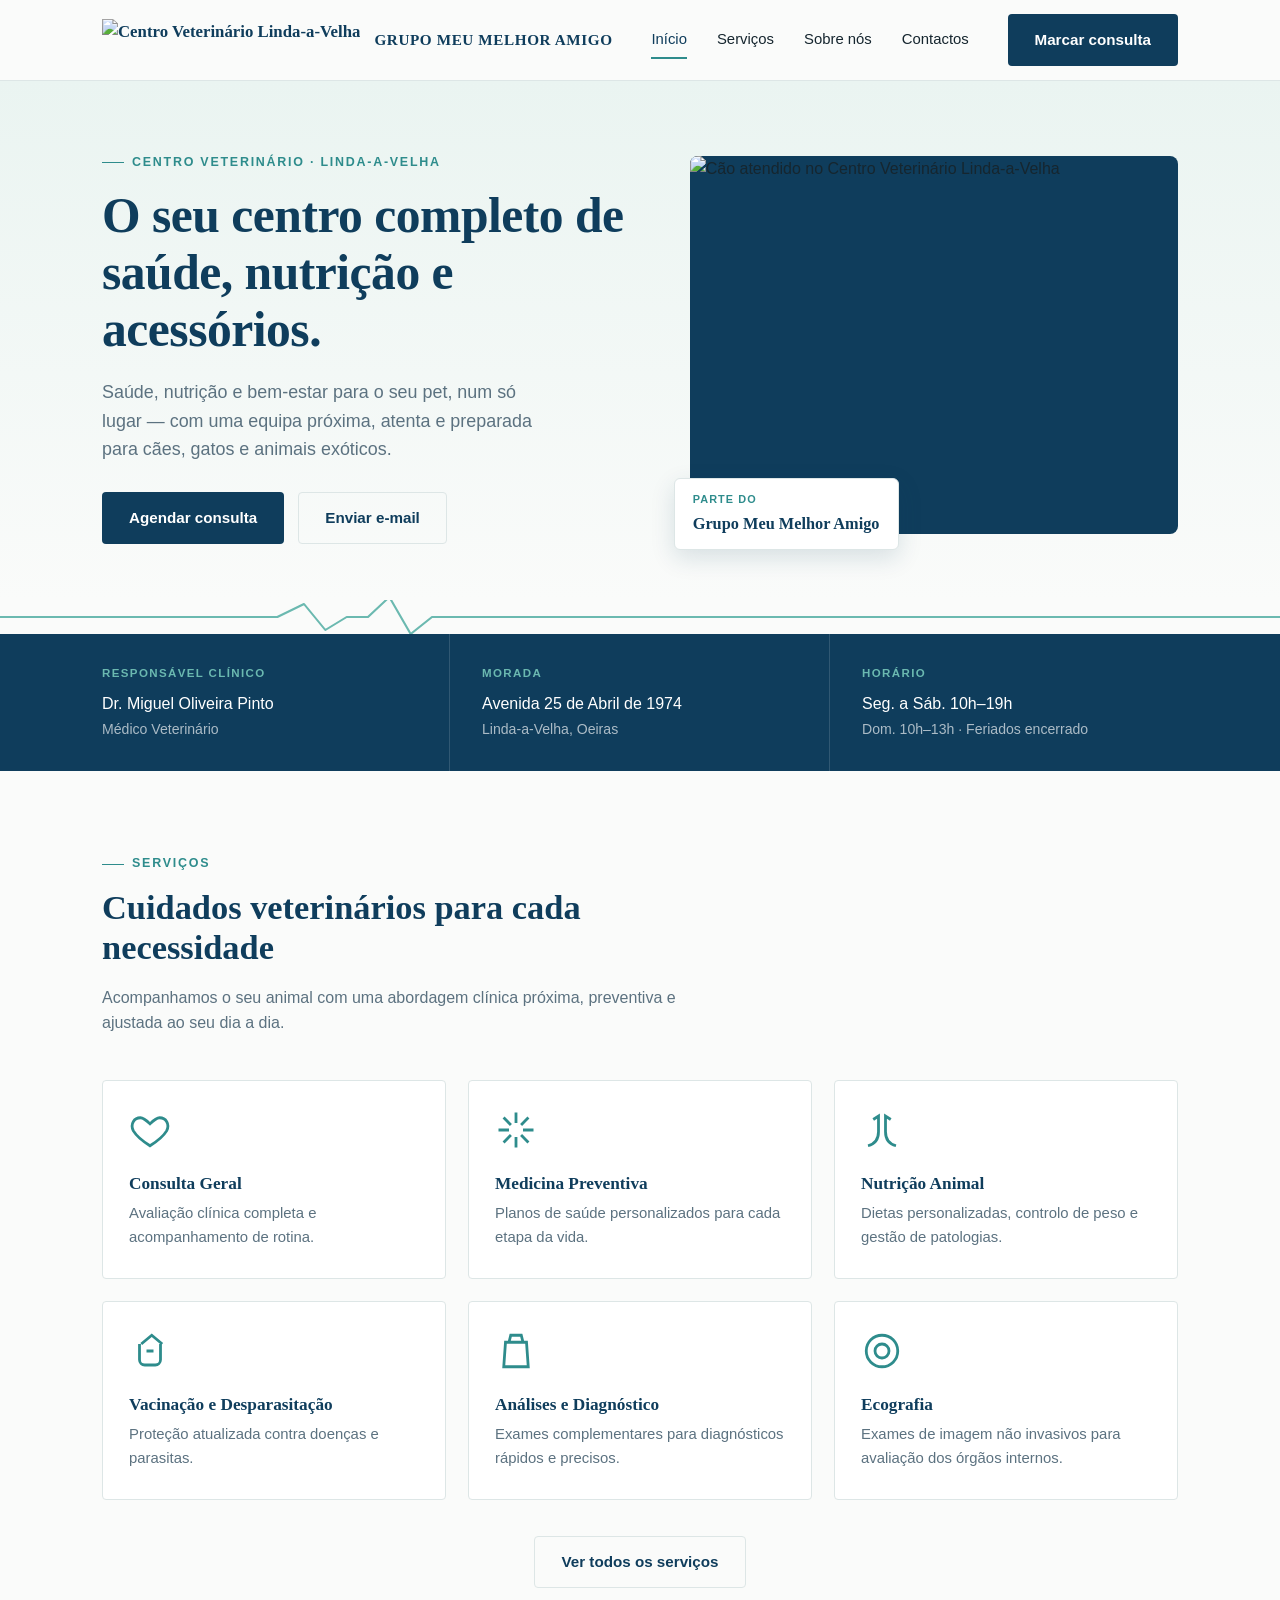
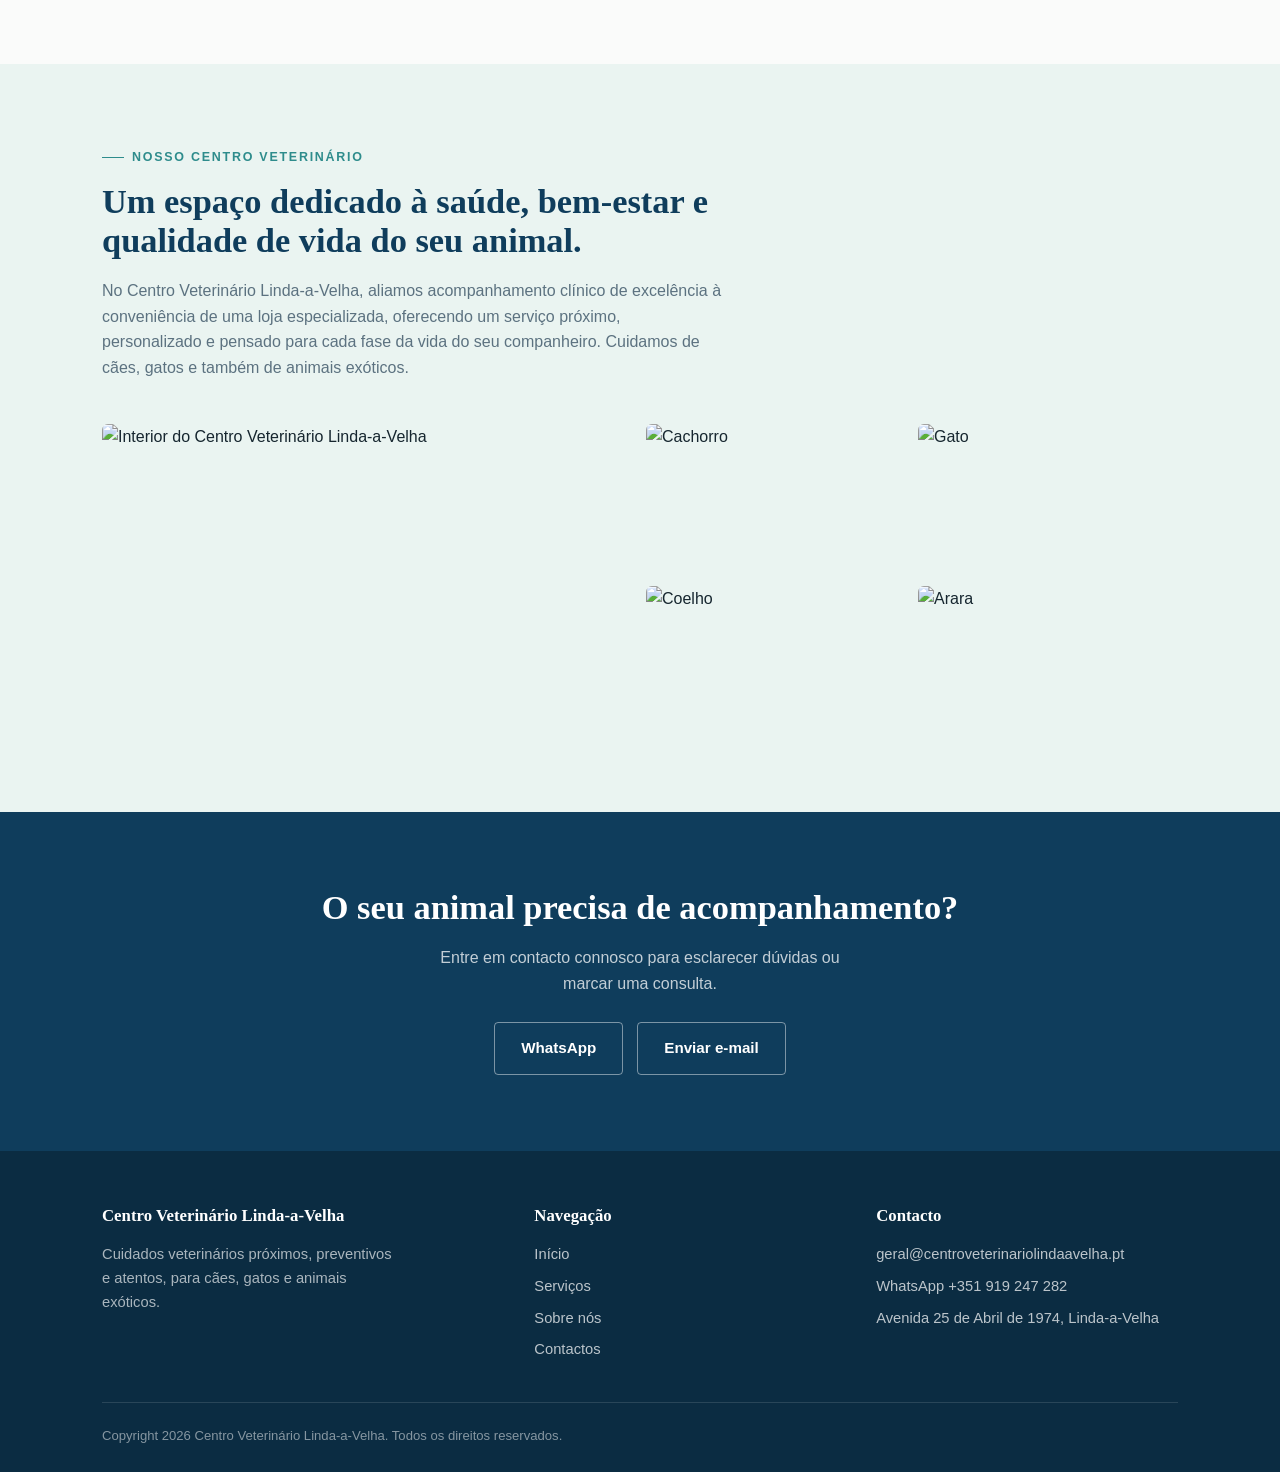
==== commit ab6e9d3b: "Update servicos.html" ====
--- a/servicos.html
+++ b/servicos.html
@@ -3,8 +3,8 @@
 <head>
 <meta charset="UTF-8">
 <meta name="viewport" content="width=device-width, initial-scale=1">
-<title>Sobre nós | Centro Veterinário Linda-a-Velha</title>
-<meta name="description" content="Conheça a equipa e a filosofia de cuidado do Centro Veterinário Linda-a-Velha, liderado pelo Dr. Miguel Oliveira Pinto.">
+<title>Centro Veterinário Linda-a-Velha | Consultório Veterinário</title>
+<meta name="description" content="Cuidados veterinários próximos, preventivos e atentos em Linda-a-Velha para cães, gatos e outros animais de companhia.">
 <link rel="preconnect" href="https://fonts.googleapis.com">
 <link href="https://fonts.googleapis.com/css2?family=Fraunces:wght@500;600;700&family=Work+Sans:wght@400;500;600;700&display=swap" rel="stylesheet">
 <link rel="stylesheet" href="style.css">
@@ -13,15 +13,15 @@
 
 <header class="site">
   <nav class="nav">
-    <a href="index.html" class="brand">
-      <img src="https://silviocardosodev.github.io/centro-veterinario-lindaavelha/_next/static/media/logo-clinicaveterinaria-lindaavelha.3tmxfbfui_w2u.webp" alt="Centro Veterinário Linda-a-Velha">
-      <span class="group-tag">Grupo Meu<br>Melhor Amigo</span>
+    <a href="index.html" class="brand" style="display: flex; align-items: center; gap: 14px; text-decoration: none;">
+      <img src="https://silviocardosodev.github.io/centro-veterinario-lindaavelha/_next/static/media/logo-clinicaveterinaria-lindaavelha.3tmxfbfui_w2u.webp" alt="Centro Veterinário Linda-a-Velha" style="height: 42px; width: auto;">
+      <span style="font-family: var(--font-display, 'Fraunces', serif); font-size: 0.95rem; font-weight: 700; color: var(--blue-deep, #0f3d5c); letter-spacing: 0.04em; text-transform: uppercase; white-space: nowrap;">Grupo Meu Melhor Amigo</span>
     </a>
     <button class="nav-toggle" aria-label="Abrir menu" onclick="document.querySelector('.nav-links').classList.toggle('open')">☰</button>
     <div class="nav-links">
-      <a href="index.html">Início</a>
+      <a href="index.html" class="active">Início</a>
       <a href="servicos.html">Serviços</a>
-      <a href="sobre.html" class="active">Sobre nós</a>
+      <a href="sobre.html">Sobre nós</a>
       <a href="contactos.html">Contactos</a>
     </div>
     <div class="nav-cta">
@@ -30,72 +30,25 @@
   </nav>
 </header>
 
-<section class="page-hero">
-  <div class="wrap">
-    <span class="eyebrow">Sobre nós</span>
-    <h1>Uma equipa dedicada ao bem-estar do seu animal</h1>
-    <p>O Centro Veterinário Linda-a-Velha procura oferecer um acompanhamento próximo, com foco na prevenção, no conforto do animal e em decisões clínicas claras.</p>
-  </div>
-</section>
-
-<section>
-  <div class="wrap">
-    <div class="hero-grid" style="align-items:start;">
-      <div>
-        <span class="eyebrow">A nossa filosofia</span>
-        <h2>Cada consulta é pensada para escutar o tutor</h2>
-        <p>Observamos o animal com atenção e definimos os próximos passos com transparência. Cuidamos de cães, gatos e também de animais exóticos, com atenção às necessidades específicas de cada espécie.</p>
-        <p>O nosso compromisso é proporcionar um atendimento rigoroso, humano e dedicado, num ambiente onde a confiança dos nossos clientes é a nossa maior garantia.</p>
-        <div style="display:flex; gap:22px; margin-top:26px; flex-wrap:wrap;">
-          <div style="flex:1; min-width:220px; background:var(--mint); border-radius:6px; padding:18px 20px;">
-            <strong style="color:var(--blue-deep); font-family:var(--font-display);">Decisões explicadas com clareza</strong>
-          </div>
-          <div style="flex:1; min-width:220px; background:var(--mint); border-radius:6px; padding:18px 20px;">
-            <strong style="color:var(--blue-deep); font-family:var(--font-display);">Cuidado atento e consistente</strong>
-          </div>
-        </div>
-      </div>
-      <div class="hero-media" style="aspect-ratio:4/4.6;">
-        <img src="https://silviocardosodev.github.io/centro-veterinario-lindaavelha/_next/static/media/clinica-clinicaveterinaria-lindaavelha.1hwc2i6erlouq.jpg" alt="Interior do Centro Veterinário Linda-a-Velha">
+<section class="hero">
+  <div class="wrap hero-grid">
+    <div>
+      <span class="eyebrow">Centro Veterinário · Linda-a-Velha</span>
+      <h1>O seu centro completo de saúde, nutrição e acessórios.</h1>
+      <p class="lead">Saúde, nutrição e bem-estar para o seu pet, num só lugar — com uma equipa próxima, atenta e preparada para cães, gatos e animais exóticos.</p>
+      <div class="hero-ctas">
+        <a class="btn btn-primary" href="https://wa.me/351919247282" target="_blank" rel="noopener">Agendar consulta</a>
+        <a class="btn btn-ghost" href="mailto:geral@centroveterinariolindaavelha.pt">Enviar e-mail</a>
       </div>
     </div>
-  </div>
-</section>
-
-<section class="section-alt">
-  <div class="wrap">
-    <div class="section-head">
-      <span class="eyebrow">Responsável clínico</span>
-      <h2>Quem cuida do seu animal</h2>
-    </div>
-    <div class="responsible">
-      <div class="badge">MP</div>
-      <div>
-        <div class="name">Dr. Miguel Oliveira Pinto</div>
-        <div class="role">Médico Veterinário · Responsável Clínico</div>
+    <div style="position:relative;">
+      <div class="hero-media">
+        <img src="https://silviocardosodev.github.io/centro-veterinario-lindaavelha/_next/static/media/herobg-dog-clinicaveterinaria-lindaavelha.3ou3k0u8j-t5f.webp" alt="Cão atendido no Centro Veterinário Linda-a-Velha">
       </div>
-    </div>
-    <div class="responsible" style="margin-top:16px;">
-      <div class="badge">HO</div>
-      <div>
-        <div class="name">Hugo Viel Oliveira</div>
-        <div class="role">Assistente Clínico e Atendimento ao Cliente</div>
+      <div style="position:absolute; left:-16px; bottom:-16px; background:var(--white); border:1px solid var(--border); border-radius:6px; padding:12px 18px; box-shadow:0 8px 24px rgba(15,61,92,0.14);">
+        <div style="font-size:0.68rem; letter-spacing:0.1em; text-transform:uppercase; color:var(--teal); font-weight:600; margin-bottom:2px;">Parte do</div>
+        <div style="font-family:var(--font-display); font-weight:600; color:var(--blue-deep); font-size:1.02rem;">Grupo Meu Melhor Amigo</div>
       </div>
-    </div>
-  </div>
-</section>
-
-<section>
-  <div class="wrap">
-    <div class="section-head">
-      <span class="eyebrow">Quem cuidamos</span>
-      <h2>Cães, gatos e animais exóticos</h2>
-    </div>
-    <div class="mosaic">
-      <img class="wide" src="https://silviocardosodev.github.io/centro-veterinario-lindaavelha/_next/static/media/cachorro-clinicaveterinaria-lindaavelha.3q70767jq2009.jpg" alt="Cachorro">
-      <img src="https://silviocardosodev.github.io/centro-veterinario-lindaavelha/_next/static/media/gato-clinicaveterinaria-lindaavelha.3t0sc1z0ojwy6.jpg" alt="Gato">
-      <img src="https://silviocardosodev.github.io/centro-veterinario-lindaavelha/_next/static/media/coelho-clinicaveterinaria-lindaavelha.3fgsh-vgn96ju.jpg" alt="Coelho">
-      <img src="https://silviocardosodev.github.io/centro-veterinario-lindaavelha/_next/static/media/arara-clinicaveterinaria-lindaavelha.1mj6iz5p4pz4_.jpg" alt="Arara">
     </div>
   </div>
 </section>
@@ -105,6 +58,87 @@
     <path d="M0,17 L260,17 L285,4 L305,30 L325,17 L345,17 L365,-3 L385,34 L405,17 L1200,17"></path>
   </svg>
 </div>
+
+<section class="info-strip" style="padding: 0;">
+  <div class="wrap" style="padding-left:0; padding-right:0;">
+    <div class="info-grid">
+      <div class="info-item">
+        <div class="label">Responsável clínico</div>
+        <div class="value">Dr. Miguel Oliveira Pinto<small>Médico Veterinário</small></div>
+      </div>
+      <div class="info-item">
+        <div class="label">Morada</div>
+        <div class="value">Avenida 25 de Abril de 1974<small>Linda-a-Velha, Oeiras</small></div>
+      </div>
+      <div class="info-item">
+        <div class="label">Horário</div>
+        <div class="value">Seg. a Sáb. 10h–19h<small>Dom. 10h–13h · Feriados encerrado</small></div>
+      </div>
+    </div>
+  </div>
+</section>
+
+<section id="servicos">
+  <div class="wrap">
+    <div class="section-head">
+      <span class="eyebrow">Serviços</span>
+      <h2>Cuidados veterinários para cada necessidade</h2>
+      <p>Acompanhamos o seu animal com uma abordagem clínica próxima, preventiva e ajustada ao seu dia a dia.</p>
+    </div>
+    <div class="grid-services">
+      <div class="card">
+        <svg class="icon" viewBox="0 0 24 24" fill="none" stroke="currentColor" stroke-width="1.6"><path d="M12 21s-7-4.35-9.5-8.5C.5 8.5 3 5 6.5 5c2 0 3.5 1.5 5.5 3.5C14 6.5 15.5 5 17.5 5 21 5 23.5 8.5 21.5 12.5 19 16.65 12 21 12 21z"/></svg>
+        <h3>Consulta Geral</h3>
+        <p>Avaliação clínica completa e acompanhamento de rotina.</p>
+      </div>
+      <div class="card">
+        <svg class="icon" viewBox="0 0 24 24" fill="none" stroke="currentColor" stroke-width="1.6"><path d="M12 2v6M12 22v-6M4.9 4.9l4.2 4.2M14.9 14.9l4.2 4.2M2 12h6M16 12h6M4.9 19.1l4.2-4.2M14.9 9.1l4.2-4.2"/></svg>
+        <h3>Medicina Preventiva</h3>
+        <p>Planos de saúde personalizados para cada etapa da vida.</p>
+      </div>
+      <div class="card">
+        <svg class="icon" viewBox="0 0 24 24" fill="none" stroke="currentColor" stroke-width="1.6"><path d="M4 21c4-1 6-4 6-8V4l-3 2M20 21c-4-1-6-4-6-8V4l3 2"/></svg>
+        <h3>Nutrição Animal</h3>
+        <p>Dietas personalizadas, controlo de peso e gestão de patologias.</p>
+      </div>
+      <div class="card">
+        <svg class="icon" viewBox="0 0 24 24" fill="none" stroke="currentColor" stroke-width="1.6"><path d="M19 8l-6-5-6 5M6 8v9a3 3 0 003 3h6a3 3 0 003-3V8M10 12h4"/></svg>
+        <h3>Vacinação e Desparasitação</h3>
+        <p>Proteção atualizada contra doenças e parasitas.</p>
+      </div>
+      <div class="card">
+        <svg class="icon" viewBox="0 0 24 24" fill="none" stroke="currentColor" stroke-width="1.6"><path d="M9 3h6l1 4H8l1-4zM6 7h12l1 14H5L6 7z"/></svg>
+        <h3>Análises e Diagnóstico</h3>
+        <p>Exames complementares para diagnósticos rápidos e precisos.</p>
+      </div>
+      <div class="card">
+        <svg class="icon" viewBox="0 0 24 24" fill="none" stroke="currentColor" stroke-width="1.6"><circle cx="12" cy="12" r="9"/><path d="M8 12a4 4 0 108 0 4 4 0 00-8 0z"/></svg>
+        <h3>Ecografia</h3>
+        <p>Exames de imagem não invasivos para avaliação dos órgãos internos.</p>
+      </div>
+    </div>
+    <div style="text-align:center; margin-top:36px;">
+      <a class="btn btn-ghost" href="servicos.html">Ver todos os serviços</a>
+    </div>
+  </div>
+</section>
+
+<section class="section-alt">
+  <div class="wrap">
+    <div class="section-head">
+      <span class="eyebrow">Nosso centro veterinário</span>
+      <h2>Um espaço dedicado à saúde, bem-estar e qualidade de vida do seu animal.</h2>
+      <p>No Centro Veterinário Linda-a-Velha, aliamos acompanhamento clínico de excelência à conveniência de uma loja especializada, oferecendo um serviço próximo, personalizado e pensado para cada fase da vida do seu companheiro. Cuidamos de cães, gatos e também de animais exóticos.</p>
+    </div>
+    <div class="mosaic">
+      <img class="wide" src="https://silviocardosodev.github.io/centro-veterinario-lindaavelha/_next/static/media/clinica-clinicaveterinaria-lindaavelha.1hwc2i6erlouq.jpg" alt="Interior do Centro Veterinário Linda-a-Velha">
+      <img src="https://silviocardosodev.github.io/centro-veterinario-lindaavelha/_next/static/media/cachorro-clinicaveterinaria-lindaavelha.3q70767jq2009.jpg" alt="Cachorro">
+      <img src="https://silviocardosodev.github.io/centro-veterinario-lindaavelha/_next/static/media/gato-clinicaveterinaria-lindaavelha.3t0sc1z0ojwy6.jpg" alt="Gato">
+      <img src="https://silviocardosodev.github.io/centro-veterinario-lindaavelha/_next/static/media/coelho-clinicaveterinaria-lindaavelha.3fgsh-vgn96ju.jpg" alt="Coelho">
+      <img src="https://silviocardosodev.github.io/centro-veterinario-lindaavelha/_next/static/media/arara-clinicaveterinaria-lindaavelha.1mj6iz5p4pz4_.jpg" alt="Arara">
+    </div>
+  </div>
+</section>
 
 <section class="cta-band">
   <div class="wrap">
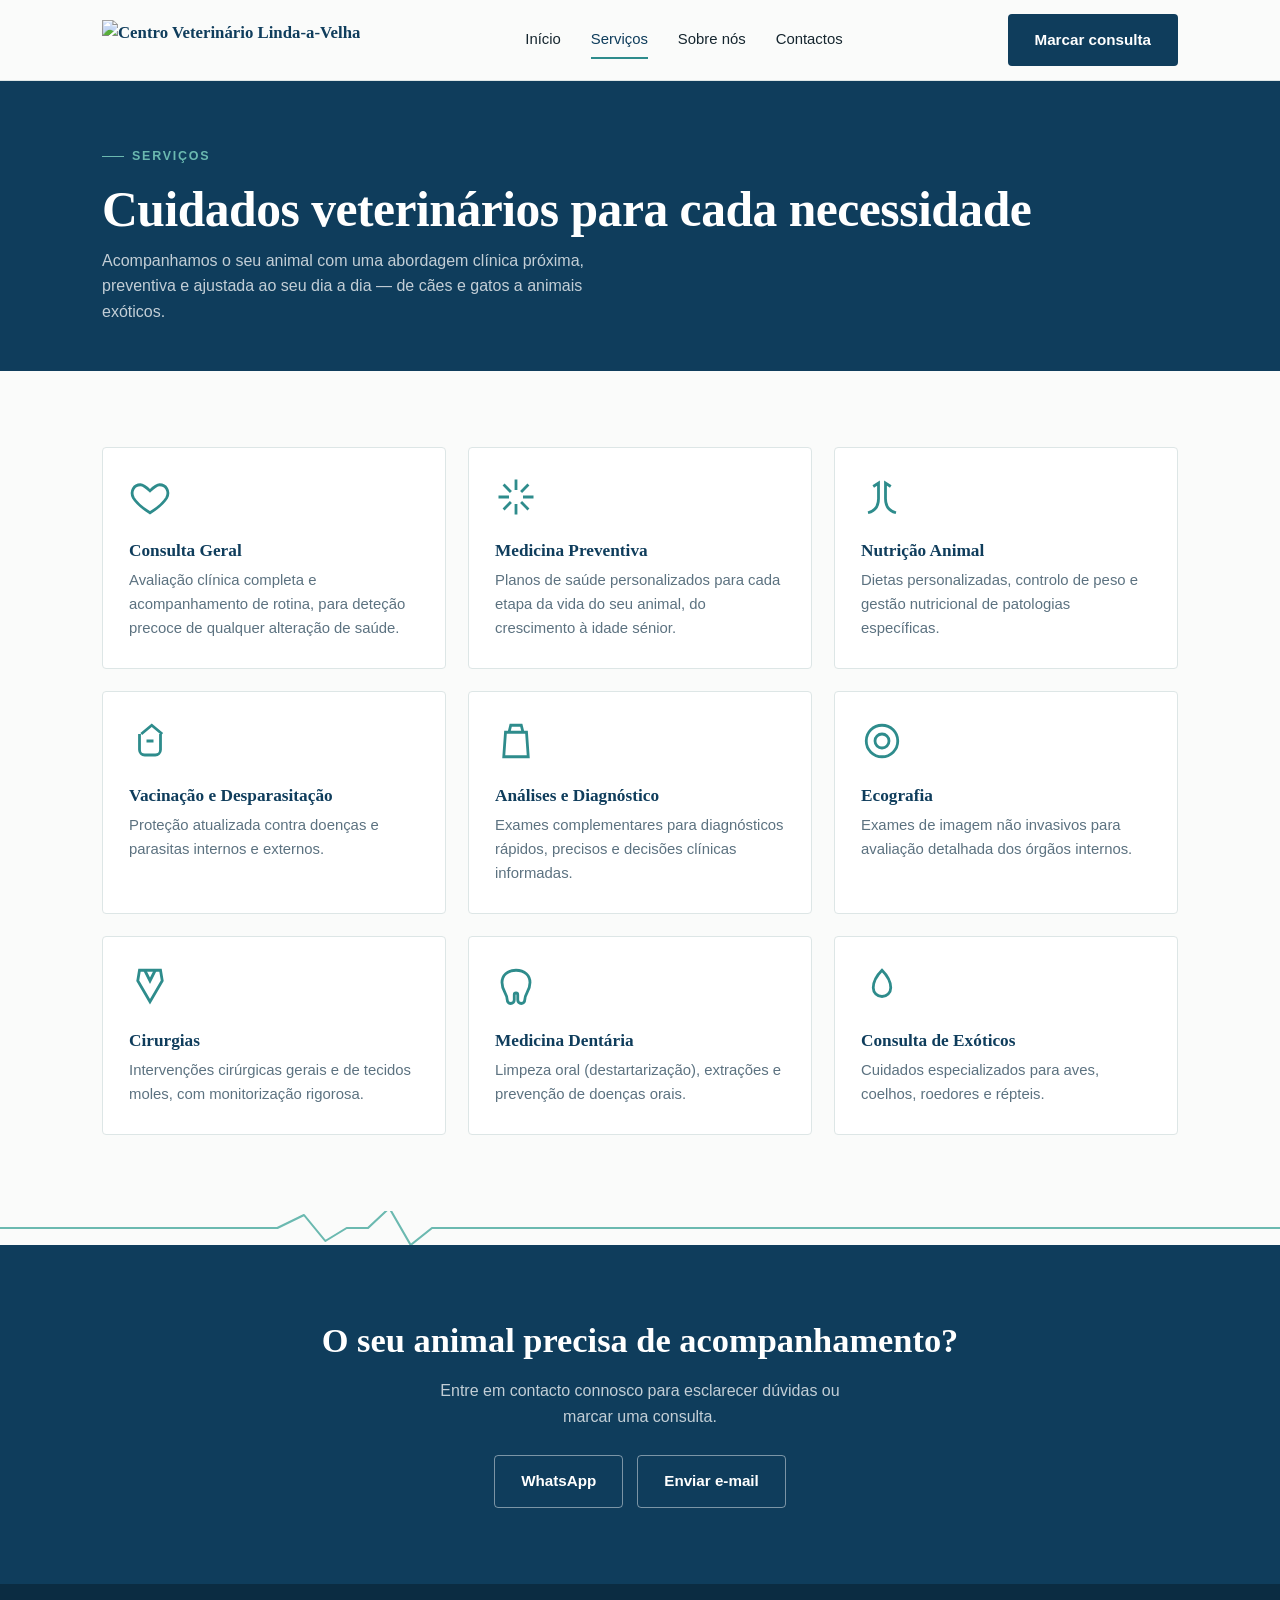
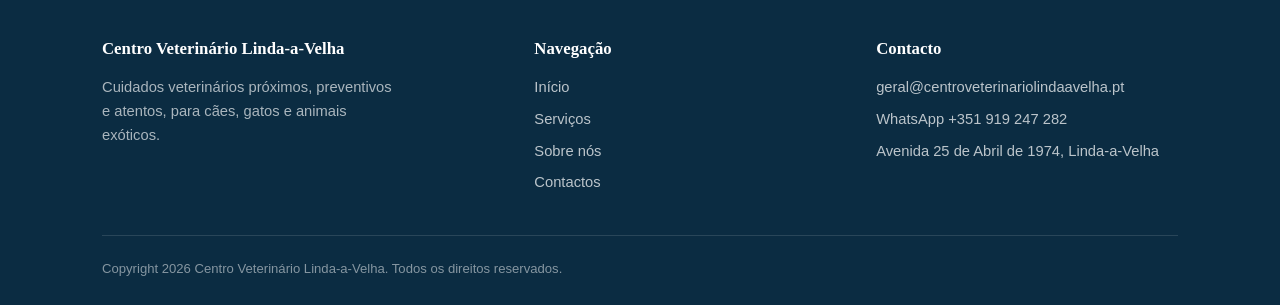
==== commit e7b16622: "Add files via upload" ====
--- a/servicos.html
+++ b/servicos.html
@@ -3,8 +3,8 @@
 <head>
 <meta charset="UTF-8">
 <meta name="viewport" content="width=device-width, initial-scale=1">
-<title>Centro Veterinário Linda-a-Velha | Consultório Veterinário</title>
-<meta name="description" content="Cuidados veterinários próximos, preventivos e atentos em Linda-a-Velha para cães, gatos e outros animais de companhia.">
+<title>Serviços | Centro Veterinário Linda-a-Velha</title>
+<meta name="description" content="Consulta geral, medicina preventiva, nutrição animal, vacinação, análises, ecografia, cirurgias, medicina dentária e consulta de exóticos.">
 <link rel="preconnect" href="https://fonts.googleapis.com">
 <link href="https://fonts.googleapis.com/css2?family=Fraunces:wght@500;600;700&family=Work+Sans:wght@400;500;600;700&display=swap" rel="stylesheet">
 <link rel="stylesheet" href="style.css">
@@ -13,14 +13,13 @@
 
 <header class="site">
   <nav class="nav">
-    <a href="index.html" class="brand" style="display: flex; align-items: center; gap: 14px; text-decoration: none;">
-      <img src="https://silviocardosodev.github.io/centro-veterinario-lindaavelha/_next/static/media/logo-clinicaveterinaria-lindaavelha.3tmxfbfui_w2u.webp" alt="Centro Veterinário Linda-a-Velha" style="height: 42px; width: auto;">
-      <span style="font-family: var(--font-display, 'Fraunces', serif); font-size: 0.95rem; font-weight: 700; color: var(--blue-deep, #0f3d5c); letter-spacing: 0.04em; text-transform: uppercase; white-space: nowrap;">Grupo Meu Melhor Amigo</span>
+    <a href="index.html" class="brand">
+      <img src="https://silviocardosodev.github.io/centro-veterinario-lindaavelha/_next/static/media/logo-clinicaveterinaria-lindaavelha.3tmxfbfui_w2u.webp" alt="Centro Veterinário Linda-a-Velha">
     </a>
     <button class="nav-toggle" aria-label="Abrir menu" onclick="document.querySelector('.nav-links').classList.toggle('open')">☰</button>
     <div class="nav-links">
-      <a href="index.html" class="active">Início</a>
-      <a href="servicos.html">Serviços</a>
+      <a href="index.html">Início</a>
+      <a href="servicos.html" class="active">Serviços</a>
       <a href="sobre.html">Sobre nós</a>
       <a href="contactos.html">Contactos</a>
     </div>
@@ -30,25 +29,72 @@
   </nav>
 </header>
 
-<section class="hero">
-  <div class="wrap hero-grid">
-    <div>
-      <span class="eyebrow">Centro Veterinário · Linda-a-Velha</span>
-      <h1>O seu centro completo de saúde, nutrição e acessórios.</h1>
-      <p class="lead">Saúde, nutrição e bem-estar para o seu pet, num só lugar — com uma equipa próxima, atenta e preparada para cães, gatos e animais exóticos.</p>
-      <div class="hero-ctas">
-        <a class="btn btn-primary" href="https://wa.me/351919247282" target="_blank" rel="noopener">Agendar consulta</a>
-        <a class="btn btn-ghost" href="mailto:geral@centroveterinariolindaavelha.pt">Enviar e-mail</a>
+<section class="page-hero">
+  <div class="wrap">
+    <span class="eyebrow">Serviços</span>
+    <h1>Cuidados veterinários para cada necessidade</h1>
+    <p>Acompanhamos o seu animal com uma abordagem clínica próxima, preventiva e ajustada ao seu dia a dia — de cães e gatos a animais exóticos.</p>
+  </div>
+</section>
+
+<section>
+  <div class="wrap">
+    <div class="grid-services">
+
+      <div class="card">
+        <svg class="icon" viewBox="0 0 24 24" fill="none" stroke="currentColor" stroke-width="1.6"><path d="M12 21s-7-4.35-9.5-8.5C.5 8.5 3 5 6.5 5c2 0 3.5 1.5 5.5 3.5C14 6.5 15.5 5 17.5 5 21 5 23.5 8.5 21.5 12.5 19 16.65 12 21 12 21z"/></svg>
+        <h3>Consulta Geral</h3>
+        <p>Avaliação clínica completa e acompanhamento de rotina, para deteção precoce de qualquer alteração de saúde.</p>
       </div>
-    </div>
-    <div style="position:relative;">
-      <div class="hero-media">
-        <img src="https://silviocardosodev.github.io/centro-veterinario-lindaavelha/_next/static/media/herobg-dog-clinicaveterinaria-lindaavelha.3ou3k0u8j-t5f.webp" alt="Cão atendido no Centro Veterinário Linda-a-Velha">
+
+      <div class="card">
+        <svg class="icon" viewBox="0 0 24 24" fill="none" stroke="currentColor" stroke-width="1.6"><path d="M12 2v6M12 22v-6M4.9 4.9l4.2 4.2M14.9 14.9l4.2 4.2M2 12h6M16 12h6M4.9 19.1l4.2-4.2M14.9 9.1l4.2-4.2"/></svg>
+        <h3>Medicina Preventiva</h3>
+        <p>Planos de saúde personalizados para cada etapa da vida do seu animal, do crescimento à idade sénior.</p>
       </div>
-      <div style="position:absolute; left:-16px; bottom:-16px; background:var(--white); border:1px solid var(--border); border-radius:6px; padding:12px 18px; box-shadow:0 8px 24px rgba(15,61,92,0.14);">
-        <div style="font-size:0.68rem; letter-spacing:0.1em; text-transform:uppercase; color:var(--teal); font-weight:600; margin-bottom:2px;">Parte do</div>
-        <div style="font-family:var(--font-display); font-weight:600; color:var(--blue-deep); font-size:1.02rem;">Grupo Meu Melhor Amigo</div>
+
+      <div class="card">
+        <svg class="icon" viewBox="0 0 24 24" fill="none" stroke="currentColor" stroke-width="1.6"><path d="M4 21c4-1 6-4 6-8V4l-3 2M20 21c-4-1-6-4-6-8V4l3 2"/></svg>
+        <h3>Nutrição Animal</h3>
+        <p>Dietas personalizadas, controlo de peso e gestão nutricional de patologias específicas.</p>
       </div>
+
+      <div class="card">
+        <svg class="icon" viewBox="0 0 24 24" fill="none" stroke="currentColor" stroke-width="1.6"><path d="M19 8l-6-5-6 5M6 8v9a3 3 0 003 3h6a3 3 0 003-3V8M10 12h4"/></svg>
+        <h3>Vacinação e Desparasitação</h3>
+        <p>Proteção atualizada contra doenças e parasitas internos e externos.</p>
+      </div>
+
+      <div class="card">
+        <svg class="icon" viewBox="0 0 24 24" fill="none" stroke="currentColor" stroke-width="1.6"><path d="M9 3h6l1 4H8l1-4zM6 7h12l1 14H5L6 7z"/></svg>
+        <h3>Análises e Diagnóstico</h3>
+        <p>Exames complementares para diagnósticos rápidos, precisos e decisões clínicas informadas.</p>
+      </div>
+
+      <div class="card">
+        <svg class="icon" viewBox="0 0 24 24" fill="none" stroke="currentColor" stroke-width="1.6"><circle cx="12" cy="12" r="9"/><path d="M8 12a4 4 0 108 0 4 4 0 00-8 0z"/></svg>
+        <h3>Ecografia</h3>
+        <p>Exames de imagem não invasivos para avaliação detalhada dos órgãos internos.</p>
+      </div>
+
+      <div class="card">
+        <svg class="icon" viewBox="0 0 24 24" fill="none" stroke="currentColor" stroke-width="1.6"><path d="M6 3h12l1 6-7 12L5 9l1-6z"/><path d="M9 3l3 6 3-6"/></svg>
+        <h3>Cirurgias</h3>
+        <p>Intervenções cirúrgicas gerais e de tecidos moles, com monitorização rigorosa.</p>
+      </div>
+
+      <div class="card">
+        <svg class="icon" viewBox="0 0 24 24" fill="none" stroke="currentColor" stroke-width="1.6"><path d="M4 10c0-4 3-7 8-7s8 3 8 7c0 5-3 6-3 10a2 2 0 01-4 0v-3a1 1 0 00-2 0v3a2 2 0 01-4 0c0-4-3-5-3-10z"/></svg>
+        <h3>Medicina Dentária</h3>
+        <p>Limpeza oral (destartarização), extrações e prevenção de doenças orais.</p>
+      </div>
+
+      <div class="card">
+        <svg class="icon" viewBox="0 0 24 24" fill="none" stroke="currentColor" stroke-width="1.6"><path d="M12 3c3 3 5 6.5 5 10a5 5 0 01-10 0c0-3.5 2-7 5-10z"/></svg>
+        <h3>Consulta de Exóticos</h3>
+        <p>Cuidados especializados para aves, coelhos, roedores e répteis.</p>
+      </div>
+
     </div>
   </div>
 </section>
@@ -58,87 +104,6 @@
     <path d="M0,17 L260,17 L285,4 L305,30 L325,17 L345,17 L365,-3 L385,34 L405,17 L1200,17"></path>
   </svg>
 </div>
-
-<section class="info-strip" style="padding: 0;">
-  <div class="wrap" style="padding-left:0; padding-right:0;">
-    <div class="info-grid">
-      <div class="info-item">
-        <div class="label">Responsável clínico</div>
-        <div class="value">Dr. Miguel Oliveira Pinto<small>Médico Veterinário</small></div>
-      </div>
-      <div class="info-item">
-        <div class="label">Morada</div>
-        <div class="value">Avenida 25 de Abril de 1974<small>Linda-a-Velha, Oeiras</small></div>
-      </div>
-      <div class="info-item">
-        <div class="label">Horário</div>
-        <div class="value">Seg. a Sáb. 10h–19h<small>Dom. 10h–13h · Feriados encerrado</small></div>
-      </div>
-    </div>
-  </div>
-</section>
-
-<section id="servicos">
-  <div class="wrap">
-    <div class="section-head">
-      <span class="eyebrow">Serviços</span>
-      <h2>Cuidados veterinários para cada necessidade</h2>
-      <p>Acompanhamos o seu animal com uma abordagem clínica próxima, preventiva e ajustada ao seu dia a dia.</p>
-    </div>
-    <div class="grid-services">
-      <div class="card">
-        <svg class="icon" viewBox="0 0 24 24" fill="none" stroke="currentColor" stroke-width="1.6"><path d="M12 21s-7-4.35-9.5-8.5C.5 8.5 3 5 6.5 5c2 0 3.5 1.5 5.5 3.5C14 6.5 15.5 5 17.5 5 21 5 23.5 8.5 21.5 12.5 19 16.65 12 21 12 21z"/></svg>
-        <h3>Consulta Geral</h3>
-        <p>Avaliação clínica completa e acompanhamento de rotina.</p>
-      </div>
-      <div class="card">
-        <svg class="icon" viewBox="0 0 24 24" fill="none" stroke="currentColor" stroke-width="1.6"><path d="M12 2v6M12 22v-6M4.9 4.9l4.2 4.2M14.9 14.9l4.2 4.2M2 12h6M16 12h6M4.9 19.1l4.2-4.2M14.9 9.1l4.2-4.2"/></svg>
-        <h3>Medicina Preventiva</h3>
-        <p>Planos de saúde personalizados para cada etapa da vida.</p>
-      </div>
-      <div class="card">
-        <svg class="icon" viewBox="0 0 24 24" fill="none" stroke="currentColor" stroke-width="1.6"><path d="M4 21c4-1 6-4 6-8V4l-3 2M20 21c-4-1-6-4-6-8V4l3 2"/></svg>
-        <h3>Nutrição Animal</h3>
-        <p>Dietas personalizadas, controlo de peso e gestão de patologias.</p>
-      </div>
-      <div class="card">
-        <svg class="icon" viewBox="0 0 24 24" fill="none" stroke="currentColor" stroke-width="1.6"><path d="M19 8l-6-5-6 5M6 8v9a3 3 0 003 3h6a3 3 0 003-3V8M10 12h4"/></svg>
-        <h3>Vacinação e Desparasitação</h3>
-        <p>Proteção atualizada contra doenças e parasitas.</p>
-      </div>
-      <div class="card">
-        <svg class="icon" viewBox="0 0 24 24" fill="none" stroke="currentColor" stroke-width="1.6"><path d="M9 3h6l1 4H8l1-4zM6 7h12l1 14H5L6 7z"/></svg>
-        <h3>Análises e Diagnóstico</h3>
-        <p>Exames complementares para diagnósticos rápidos e precisos.</p>
-      </div>
-      <div class="card">
-        <svg class="icon" viewBox="0 0 24 24" fill="none" stroke="currentColor" stroke-width="1.6"><circle cx="12" cy="12" r="9"/><path d="M8 12a4 4 0 108 0 4 4 0 00-8 0z"/></svg>
-        <h3>Ecografia</h3>
-        <p>Exames de imagem não invasivos para avaliação dos órgãos internos.</p>
-      </div>
-    </div>
-    <div style="text-align:center; margin-top:36px;">
-      <a class="btn btn-ghost" href="servicos.html">Ver todos os serviços</a>
-    </div>
-  </div>
-</section>
-
-<section class="section-alt">
-  <div class="wrap">
-    <div class="section-head">
-      <span class="eyebrow">Nosso centro veterinário</span>
-      <h2>Um espaço dedicado à saúde, bem-estar e qualidade de vida do seu animal.</h2>
-      <p>No Centro Veterinário Linda-a-Velha, aliamos acompanhamento clínico de excelência à conveniência de uma loja especializada, oferecendo um serviço próximo, personalizado e pensado para cada fase da vida do seu companheiro. Cuidamos de cães, gatos e também de animais exóticos.</p>
-    </div>
-    <div class="mosaic">
-      <img class="wide" src="https://silviocardosodev.github.io/centro-veterinario-lindaavelha/_next/static/media/clinica-clinicaveterinaria-lindaavelha.1hwc2i6erlouq.jpg" alt="Interior do Centro Veterinário Linda-a-Velha">
-      <img src="https://silviocardosodev.github.io/centro-veterinario-lindaavelha/_next/static/media/cachorro-clinicaveterinaria-lindaavelha.3q70767jq2009.jpg" alt="Cachorro">
-      <img src="https://silviocardosodev.github.io/centro-veterinario-lindaavelha/_next/static/media/gato-clinicaveterinaria-lindaavelha.3t0sc1z0ojwy6.jpg" alt="Gato">
-      <img src="https://silviocardosodev.github.io/centro-veterinario-lindaavelha/_next/static/media/coelho-clinicaveterinaria-lindaavelha.3fgsh-vgn96ju.jpg" alt="Coelho">
-      <img src="https://silviocardosodev.github.io/centro-veterinario-lindaavelha/_next/static/media/arara-clinicaveterinaria-lindaavelha.1mj6iz5p4pz4_.jpg" alt="Arara">
-    </div>
-  </div>
-</section>
 
 <section class="cta-band">
   <div class="wrap">
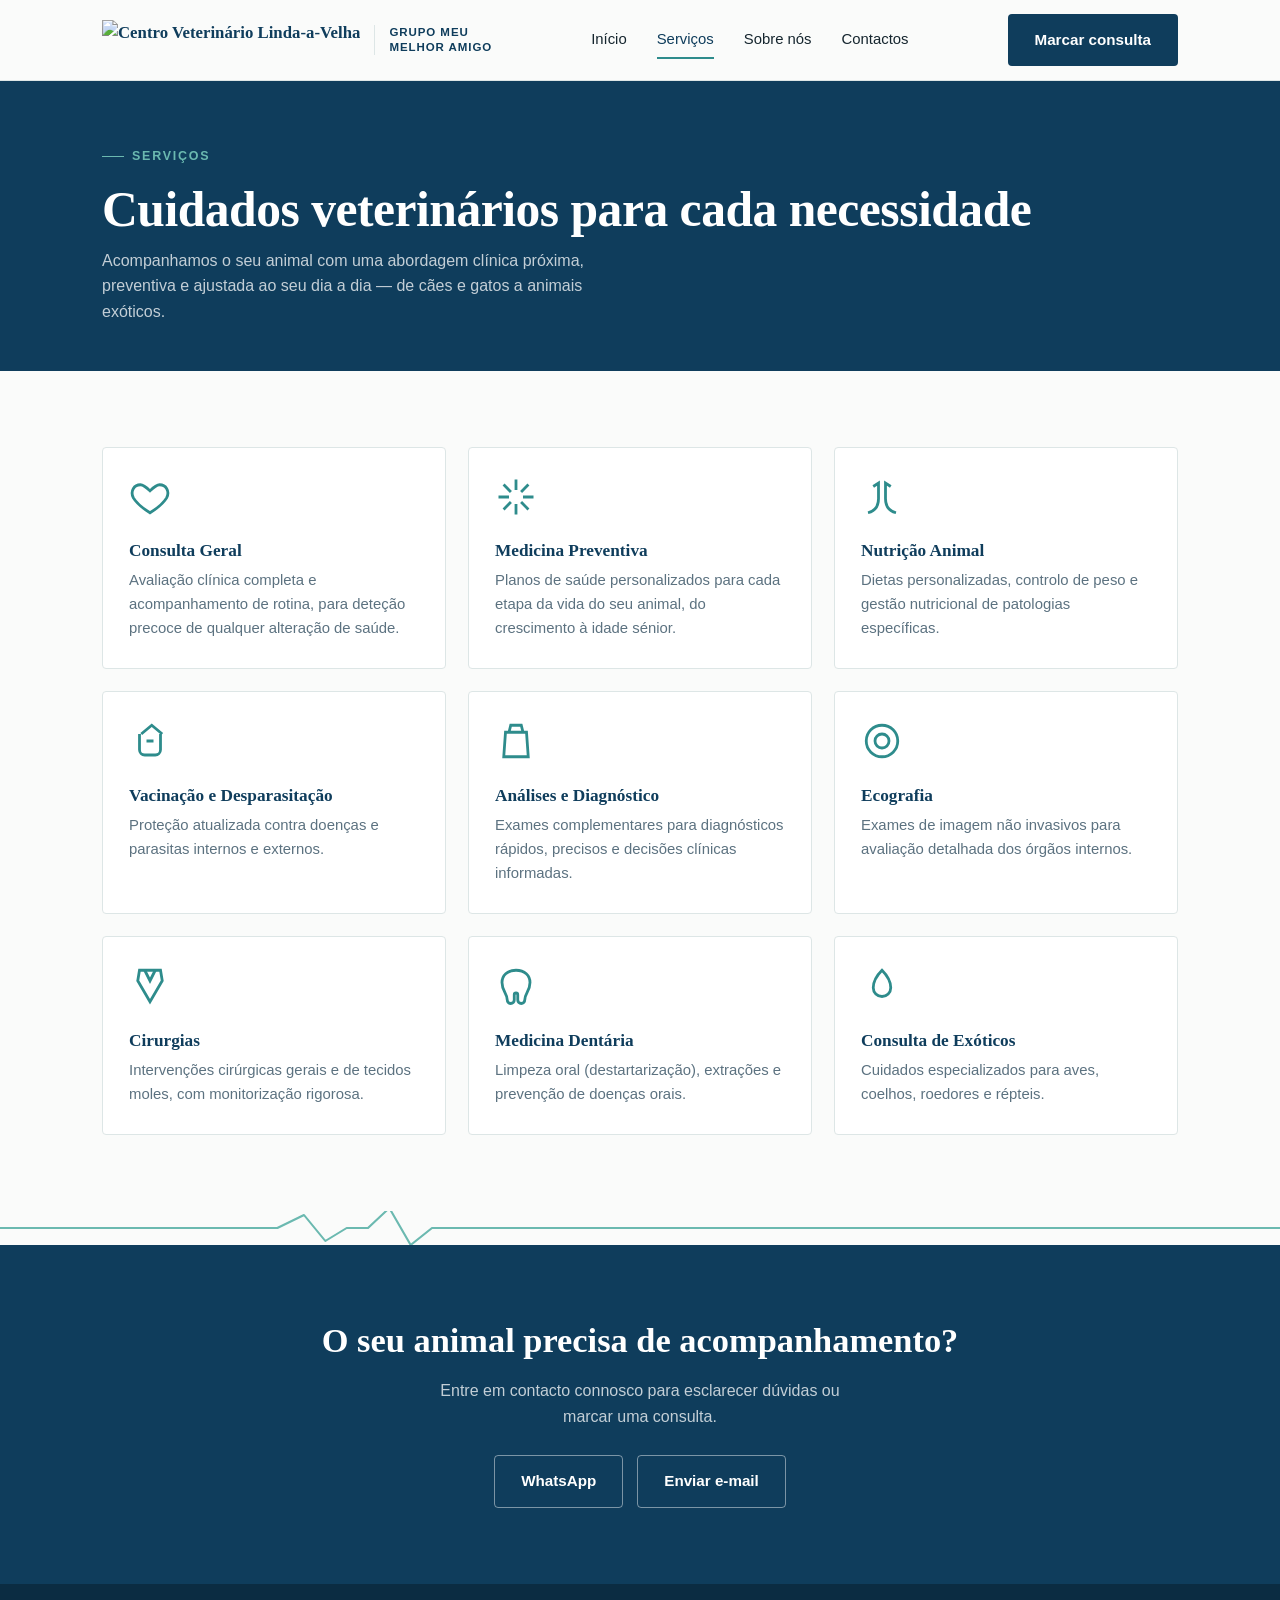
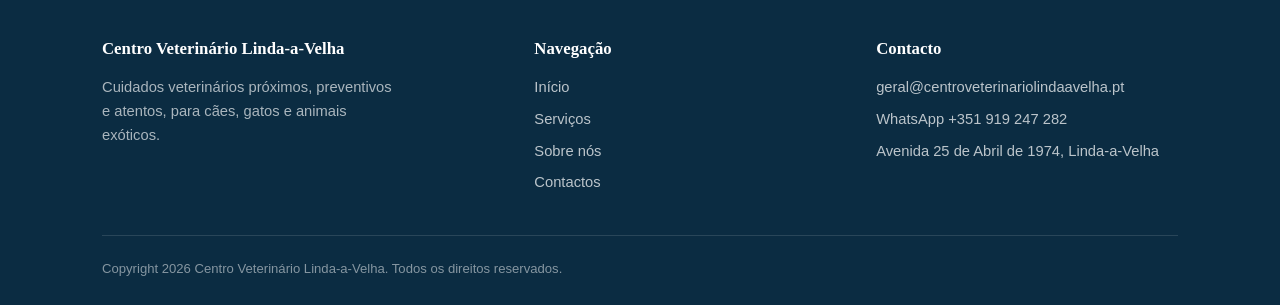
==== commit 5f49d767: "Update servicos.html" ====
--- a/servicos.html
+++ b/servicos.html
@@ -15,6 +15,7 @@
   <nav class="nav">
     <a href="index.html" class="brand">
       <img src="https://silviocardosodev.github.io/centro-veterinario-lindaavelha/_next/static/media/logo-clinicaveterinaria-lindaavelha.3tmxfbfui_w2u.webp" alt="Centro Veterinário Linda-a-Velha">
+      <span class="group-tag">Grupo Meu<br>Melhor Amigo</span>
     </a>
     <button class="nav-toggle" aria-label="Abrir menu" onclick="document.querySelector('.nav-links').classList.toggle('open')">☰</button>
     <div class="nav-links">
